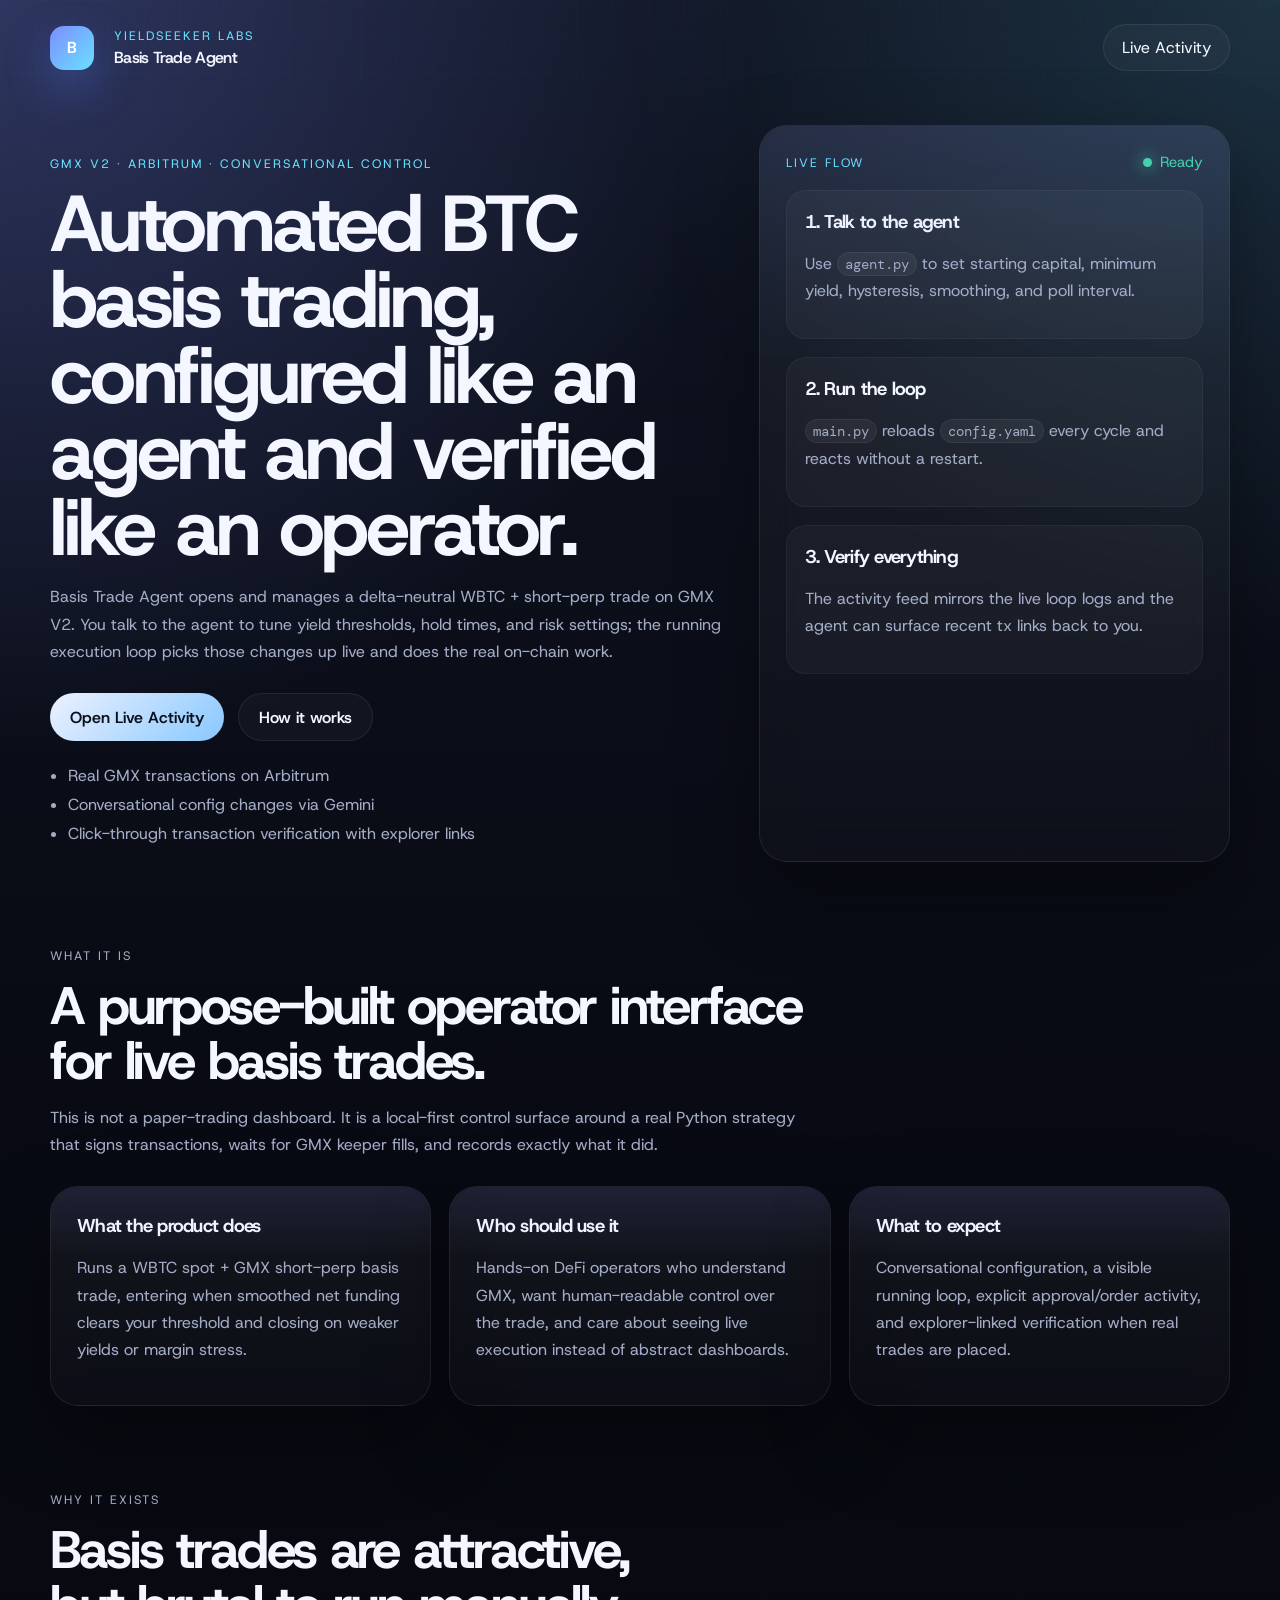
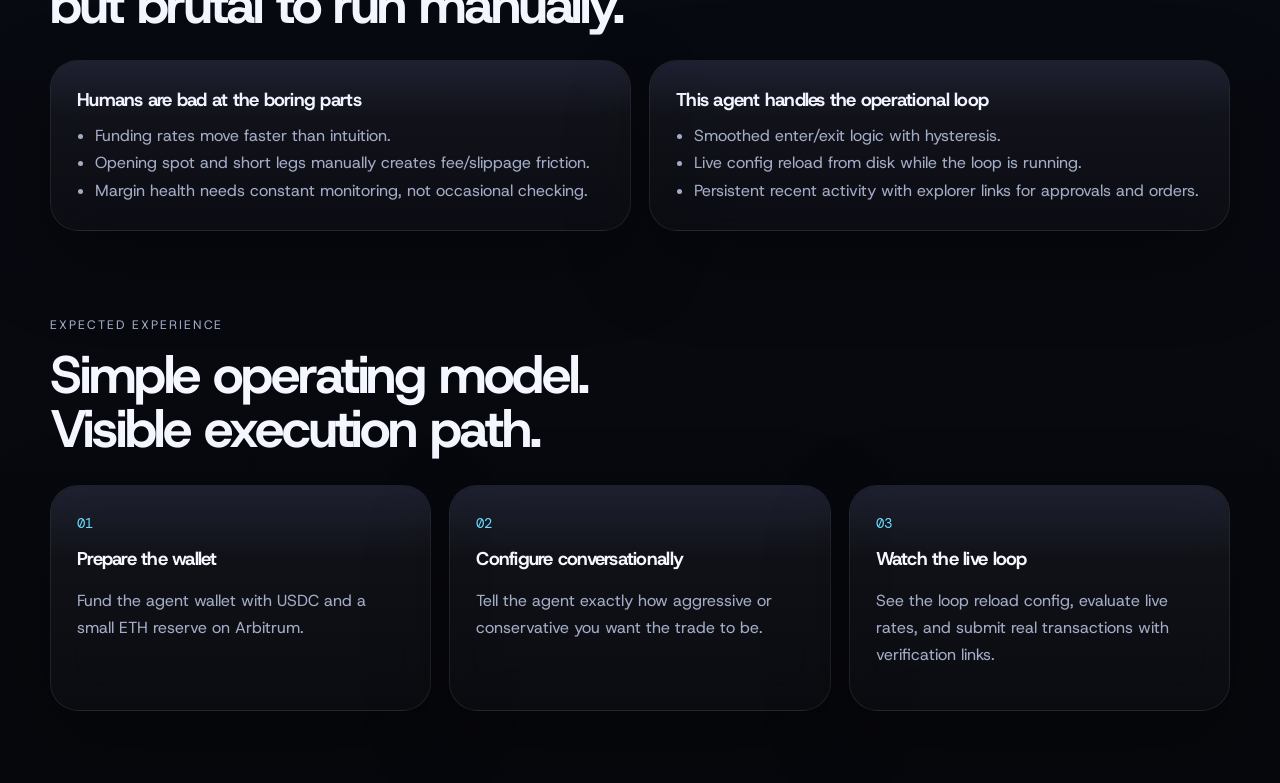
==== landing-page/index.html @ ec865aa6 "Add static landing page and local /activity log viewer" ====
<!doctype html>
<html lang="en">
  <head>
    <meta charset="UTF-8" />
    <meta name="viewport" content="width=device-width, initial-scale=1.0" />
    <title>Basis Trade Agent</title>
    <meta
      name="description"
      content="Basis Trade Agent is a live GMX V2 BTC basis-trading assistant: configure it conversationally, monitor the running loop, and verify real on-chain activity locally."
    />
    <link rel="preconnect" href="https://fonts.googleapis.com" />
    <link rel="preconnect" href="https://fonts.gstatic.com" crossorigin />
    <link href="https://fonts.googleapis.com/css2?family=Host+Grotesk:wght@400;500;700&family=DM+Mono:wght@400;500&display=swap" rel="stylesheet" />
    <link rel="stylesheet" href="./styles.css" />
  </head>
  <body>
    <div class="page-shell">
      <header class="hero">
        <nav class="topbar">
          <div class="brand-mark">B</div>
          <div class="brand-copy">
            <span class="eyebrow">YieldSeeker Labs</span>
            <span class="brand-name">Basis Trade Agent</span>
          </div>
          <a class="ghost-link" href="./activity/">Live Activity</a>
        </nav>

        <div class="hero-grid">
          <div class="hero-copy">
            <p class="eyebrow">GMX V2 · Arbitrum · Conversational Control</p>
            <h1>Automated BTC basis trading, configured like an agent and verified like an operator.</h1>
            <p class="hero-text">
              Basis Trade Agent opens and manages a delta-neutral WBTC + short-perp trade on GMX V2. You talk to the agent to tune yield thresholds,
              hold times, and risk settings; the running execution loop picks those changes up live and does the real on-chain work.
            </p>
            <div class="hero-actions">
              <a class="primary-button" href="./activity/">Open Live Activity</a>
              <a class="secondary-button" href="#how-it-works">How it works</a>
            </div>
            <ul class="hero-points">
              <li>Real GMX transactions on Arbitrum</li>
              <li>Conversational config changes via Gemini</li>
              <li>Click-through transaction verification with explorer links</li>
            </ul>
          </div>

          <aside class="glass-panel hero-panel">
            <div class="panel-header">
              <span class="panel-label">Live Flow</span>
              <span class="status-dot">Ready</span>
            </div>
            <div class="panel-stack">
              <div class="panel-block">
                <h3>1. Talk to the agent</h3>
                <p>Use <span class="inline-code">agent.py</span> to set starting capital, minimum yield, hysteresis, smoothing, and poll interval.</p>
              </div>
              <div class="panel-block">
                <h3>2. Run the loop</h3>
                <p><span class="inline-code">main.py</span> reloads <span class="inline-code">config.yaml</span> every cycle and reacts without a restart.</p>
              </div>
              <div class="panel-block">
                <h3>3. Verify everything</h3>
                <p>The activity feed mirrors the live loop logs and the agent can surface recent tx links back to you.</p>
              </div>
            </div>
          </aside>
        </div>
      </header>

      <main>
        <section class="section" id="how-it-works">
          <div class="section-heading">
            <p class="eyebrow">What it is</p>
            <h2>A purpose-built operator interface for live basis trades.</h2>
            <p>
              This is not a paper-trading dashboard. It is a local-first control surface around a real Python strategy that signs transactions, waits for GMX keeper fills,
              and records exactly what it did.
            </p>
          </div>
          <div class="card-grid three-up">
            <article class="glass-panel info-card">
              <h3>What the product does</h3>
              <p>Runs a WBTC spot + GMX short-perp basis trade, entering when smoothed net funding clears your threshold and closing on weaker yields or margin stress.</p>
            </article>
            <article class="glass-panel info-card">
              <h3>Who should use it</h3>
              <p>Hands-on DeFi operators who understand GMX, want human-readable control over the trade, and care about seeing live execution instead of abstract dashboards.</p>
            </article>
            <article class="glass-panel info-card">
              <h3>What to expect</h3>
              <p>Conversational configuration, a visible running loop, explicit approval/order activity, and explorer-linked verification when real trades are placed.</p>
            </article>
          </div>
        </section>

        <section class="section">
          <div class="section-heading narrow">
            <p class="eyebrow">Why it exists</p>
            <h2>Basis trades are attractive, but brutal to run manually.</h2>
          </div>
          <div class="card-grid two-up">
            <article class="glass-panel detail-card">
              <h3>Humans are bad at the boring parts</h3>
              <ul>
                <li>Funding rates move faster than intuition.</li>
                <li>Opening spot and short legs manually creates fee/slippage friction.</li>
                <li>Margin health needs constant monitoring, not occasional checking.</li>
              </ul>
            </article>
            <article class="glass-panel detail-card">
              <h3>This agent handles the operational loop</h3>
              <ul>
                <li>Smoothed enter/exit logic with hysteresis.</li>
                <li>Live config reload from disk while the loop is running.</li>
                <li>Persistent recent activity with explorer links for approvals and orders.</li>
              </ul>
            </article>
          </div>
        </section>

        <section class="section">
          <div class="section-heading narrow">
            <p class="eyebrow">Expected experience</p>
            <h2>Simple operating model. Visible execution path.</h2>
          </div>
          <div class="timeline">
            <div class="timeline-step glass-panel">
              <span class="step-number">01</span>
              <h3>Prepare the wallet</h3>
              <p>Fund the agent wallet with USDC and a small ETH reserve on Arbitrum.</p>
            </div>
            <div class="timeline-step glass-panel">
              <span class="step-number">02</span>
              <h3>Configure conversationally</h3>
              <p>Tell the agent exactly how aggressive or conservative you want the trade to be.</p>
            </div>
            <div class="timeline-step glass-panel">
              <span class="step-number">03</span>
              <h3>Watch the live loop</h3>
              <p>See the loop reload config, evaluate live rates, and submit real transactions with verification links.</p>
            </div>
          </div>
        </section>
      </main>
    </div>
  </body>
</html>
---- landing-page/styles.css ----
:root {
  color-scheme: dark;
  --bg: #090b14;
  --bg-elevated: rgba(20, 24, 39, 0.78);
  --bg-elevated-strong: rgba(30, 36, 58, 0.92);
  --border: rgba(255, 255, 255, 0.08);
  --text: #f4f7ff;
  --muted: #a3acc6;
  --accent: #7c8cff;
  --accent-2: #69e1ff;
  --success: #3dd9a5;
  --shadow: 0 30px 80px rgba(0, 0, 0, 0.35);
}

* {
  box-sizing: border-box;
}

html {
  scroll-behavior: smooth;
}

body {
  margin: 0;
  min-height: 100vh;
  font-family: "Host Grotesk", Inter, system-ui, sans-serif;
  color: var(--text);
  background:
    radial-gradient(circle at top left, rgba(124, 140, 255, 0.28), transparent 28%),
    radial-gradient(circle at top right, rgba(105, 225, 255, 0.14), transparent 24%),
    linear-gradient(180deg, #101523 0%, var(--bg) 42%, #07080d 100%);
}

body::before {
  content: "";
  position: fixed;
  inset: 0;
  pointer-events: none;
  background-image: linear-gradient(rgba(255, 255, 255, 0.028) 1px, transparent 1px), linear-gradient(90deg, rgba(255, 255, 255, 0.028) 1px, transparent 1px);
  background-size: 36px 36px;
  mask-image: linear-gradient(180deg, rgba(0, 0, 0, 0.4), transparent 88%);
}

.page-shell {
  width: min(1180px, calc(100vw - 32px));
  margin: 0 auto;
  padding: 24px 0 72px;
}

.topbar {
  display: flex;
  align-items: center;
  justify-content: space-between;
  gap: 20px;
  margin-bottom: 54px;
}

.brand-mark {
  width: 44px;
  height: 44px;
  border-radius: 14px;
  display: grid;
  place-items: center;
  font-weight: 700;
  color: white;
  background: linear-gradient(135deg, var(--accent), var(--accent-2));
  box-shadow: 0 18px 44px rgba(87, 127, 255, 0.34);
}

.brand-copy {
  display: flex;
  flex-direction: column;
  gap: 3px;
  margin-right: auto;
}

.brand-name,
.hero h1,
.section h2,
.info-card h3,
.detail-card h3,
.timeline-step h3,
.hero-panel h3 {
  letter-spacing: -0.04em;
}

.brand-name {
  font-size: 1rem;
  font-weight: 600;
}

.eyebrow,
.panel-label {
  font-size: 0.77rem;
  text-transform: uppercase;
  letter-spacing: 0.16em;
  color: var(--accent-2);
}

.ghost-link,
.primary-button,
.secondary-button {
  text-decoration: none;
  transition: transform 160ms ease, border-color 160ms ease, background 160ms ease, color 160ms ease;
}

.ghost-link {
  color: var(--text);
  border: 1px solid var(--border);
  background: rgba(255, 255, 255, 0.03);
  padding: 12px 18px;
  border-radius: 999px;
}

.hero-grid {
  display: grid;
  grid-template-columns: minmax(0, 1.3fr) minmax(300px, 0.9fr);
  gap: 28px;
  align-items: stretch;
}

.hero-copy,
.glass-panel {
  position: relative;
  overflow: hidden;
}

.hero-copy {
  padding: 18px 0;
}

.hero h1 {
  margin: 12px 0 18px;
  font-size: clamp(2.8rem, 6.2vw, 5.2rem);
  line-height: 0.96;
}

.hero-text,
.section-heading p,
.info-card p,
.detail-card li,
.timeline-step p,
.hero-panel p,
.activity-meta,
.empty-state {
  color: var(--muted);
  line-height: 1.7;
}

.hero-actions {
  display: flex;
  flex-wrap: wrap;
  gap: 14px;
  margin: 28px 0 24px;
}

.primary-button,
.secondary-button {
  display: inline-flex;
  align-items: center;
  justify-content: center;
  min-height: 48px;
  padding: 0 20px;
  border-radius: 999px;
  font-weight: 600;
}

.primary-button {
  color: #08101c;
  background: linear-gradient(135deg, #edf1ff, #88c8ff);
}

.secondary-button {
  color: var(--text);
  border: 1px solid var(--border);
  background: rgba(255, 255, 255, 0.03);
}

.hero-points,
.detail-card ul {
  margin: 0;
  padding-left: 1.1rem;
}

.hero-points {
  display: grid;
  gap: 8px;
  color: var(--muted);
}

.glass-panel {
  border: 1px solid var(--border);
  border-radius: 28px;
  background: linear-gradient(180deg, rgba(255, 255, 255, 0.05), rgba(255, 255, 255, 0.02));
  backdrop-filter: blur(22px);
  box-shadow: var(--shadow);
}

.glass-panel::after {
  content: "";
  position: absolute;
  inset: 0;
  border-radius: inherit;
  background: linear-gradient(180deg, rgba(124, 140, 255, 0.1), transparent 32%);
  pointer-events: none;
}

.hero-panel,
.info-card,
.detail-card,
.timeline-step,
.activity-shell,
.log-panel,
.inline-card {
  padding: 26px;
}

.panel-header,
.activity-header {
  display: flex;
  align-items: center;
  justify-content: space-between;
  gap: 12px;
}

.status-dot {
  display: inline-flex;
  align-items: center;
  gap: 8px;
  color: var(--success);
  font-size: 0.92rem;
}

.status-dot::before {
  content: "";
  width: 9px;
  height: 9px;
  border-radius: 999px;
  background: currentColor;
  box-shadow: 0 0 16px currentColor;
}

.panel-stack,
.card-grid,
.timeline {
  display: grid;
  gap: 18px;
}

.panel-stack {
  margin-top: 18px;
}

.panel-block {
  padding: 18px;
  border-radius: 20px;
  background: rgba(255, 255, 255, 0.035);
  border: 1px solid rgba(255, 255, 255, 0.04);
}

.panel-block h3,
.info-card h3,
.detail-card h3,
.timeline-step h3,
.activity-shell h1 {
  margin: 0 0 10px;
  font-size: 1.16rem;
}

.section {
  margin-top: 84px;
}

.section-heading {
  max-width: 760px;
  margin-bottom: 28px;
}

.section-heading h2 {
  margin: 10px 0 12px;
  font-size: clamp(2rem, 4.4vw, 3.3rem);
  line-height: 1.03;
}

.section-heading.narrow {
  max-width: 620px;
}

.card-grid.three-up {
  grid-template-columns: repeat(3, minmax(0, 1fr));
}

.card-grid.two-up {
  grid-template-columns: repeat(2, minmax(0, 1fr));
}

.timeline {
  grid-template-columns: repeat(3, minmax(0, 1fr));
}

.step-number,
.inline-code,
.log-panel code,
pre,
textarea,
.activity-meta {
  font-family: "DM Mono", ui-monospace, monospace;
}

.step-number {
  display: inline-flex;
  margin-bottom: 14px;
  color: var(--accent-2);
  font-size: 0.88rem;
}

.inline-code {
  padding: 2px 7px;
  border-radius: 999px;
  background: rgba(255, 255, 255, 0.05);
  border: 1px solid rgba(255, 255, 255, 0.06);
  font-size: 0.86rem;
}

.activity-page {
  min-height: 100vh;
}

.activity-shell {
  margin-top: 42px;
}

.activity-title-row {
  display: flex;
  align-items: end;
  justify-content: space-between;
  gap: 18px;
  margin: 18px 0 22px;
}

.activity-title-row h1 {
  font-size: clamp(2.1rem, 4vw, 3.7rem);
}

.activity-meta {
  font-size: 0.9rem;
  color: var(--accent-2);
}

.log-panel {
  min-height: 65vh;
}

.log-toolbar {
  display: flex;
  align-items: center;
  justify-content: space-between;
  gap: 12px;
  margin-bottom: 18px;
}

.log-status {
  display: flex;
  align-items: center;
  gap: 10px;
  color: var(--muted);
}

.log-status::before {
  content: "";
  width: 10px;
  height: 10px;
  border-radius: 999px;
  background: var(--accent-2);
  box-shadow: 0 0 18px rgba(105, 225, 255, 0.9);
}

.log-actions {
  display: flex;
  gap: 10px;
}

.button-lite {
  border: 1px solid var(--border);
  background: rgba(255, 255, 255, 0.04);
  color: var(--text);
  border-radius: 999px;
  padding: 10px 14px;
  cursor: pointer;
  font: inherit;
}

.log-output {
  margin: 0;
  padding: 18px;
  border-radius: 22px;
  background: rgba(3, 6, 14, 0.9);
  border: 1px solid rgba(255, 255, 255, 0.05);
  color: #cfe8ff;
  font-size: 0.92rem;
  line-height: 1.65;
  white-space: pre-wrap;
  word-break: break-word;
  min-height: 56vh;
}

.empty-state {
  display: grid;
  place-items: center;
}

.link-row {
  display: flex;
  gap: 14px;
  flex-wrap: wrap;
}

@media (max-width: 980px) {
  .hero-grid,
  .card-grid.three-up,
  .card-grid.two-up,
  .timeline {
    grid-template-columns: 1fr;
  }

  .activity-title-row,
  .topbar,
  .log-toolbar {
    align-items: flex-start;
    flex-direction: column;
  }
}

@media (max-width: 640px) {
  .page-shell {
    width: min(100vw - 20px, 1180px);
    padding-top: 16px;
    padding-bottom: 48px;
  }

  .hero h1 {
    font-size: 2.55rem;
  }

  .hero-panel,
  .info-card,
  .detail-card,
  .timeline-step,
  .activity-shell,
  .log-panel,
  .inline-card {
    padding: 20px;
  }
}
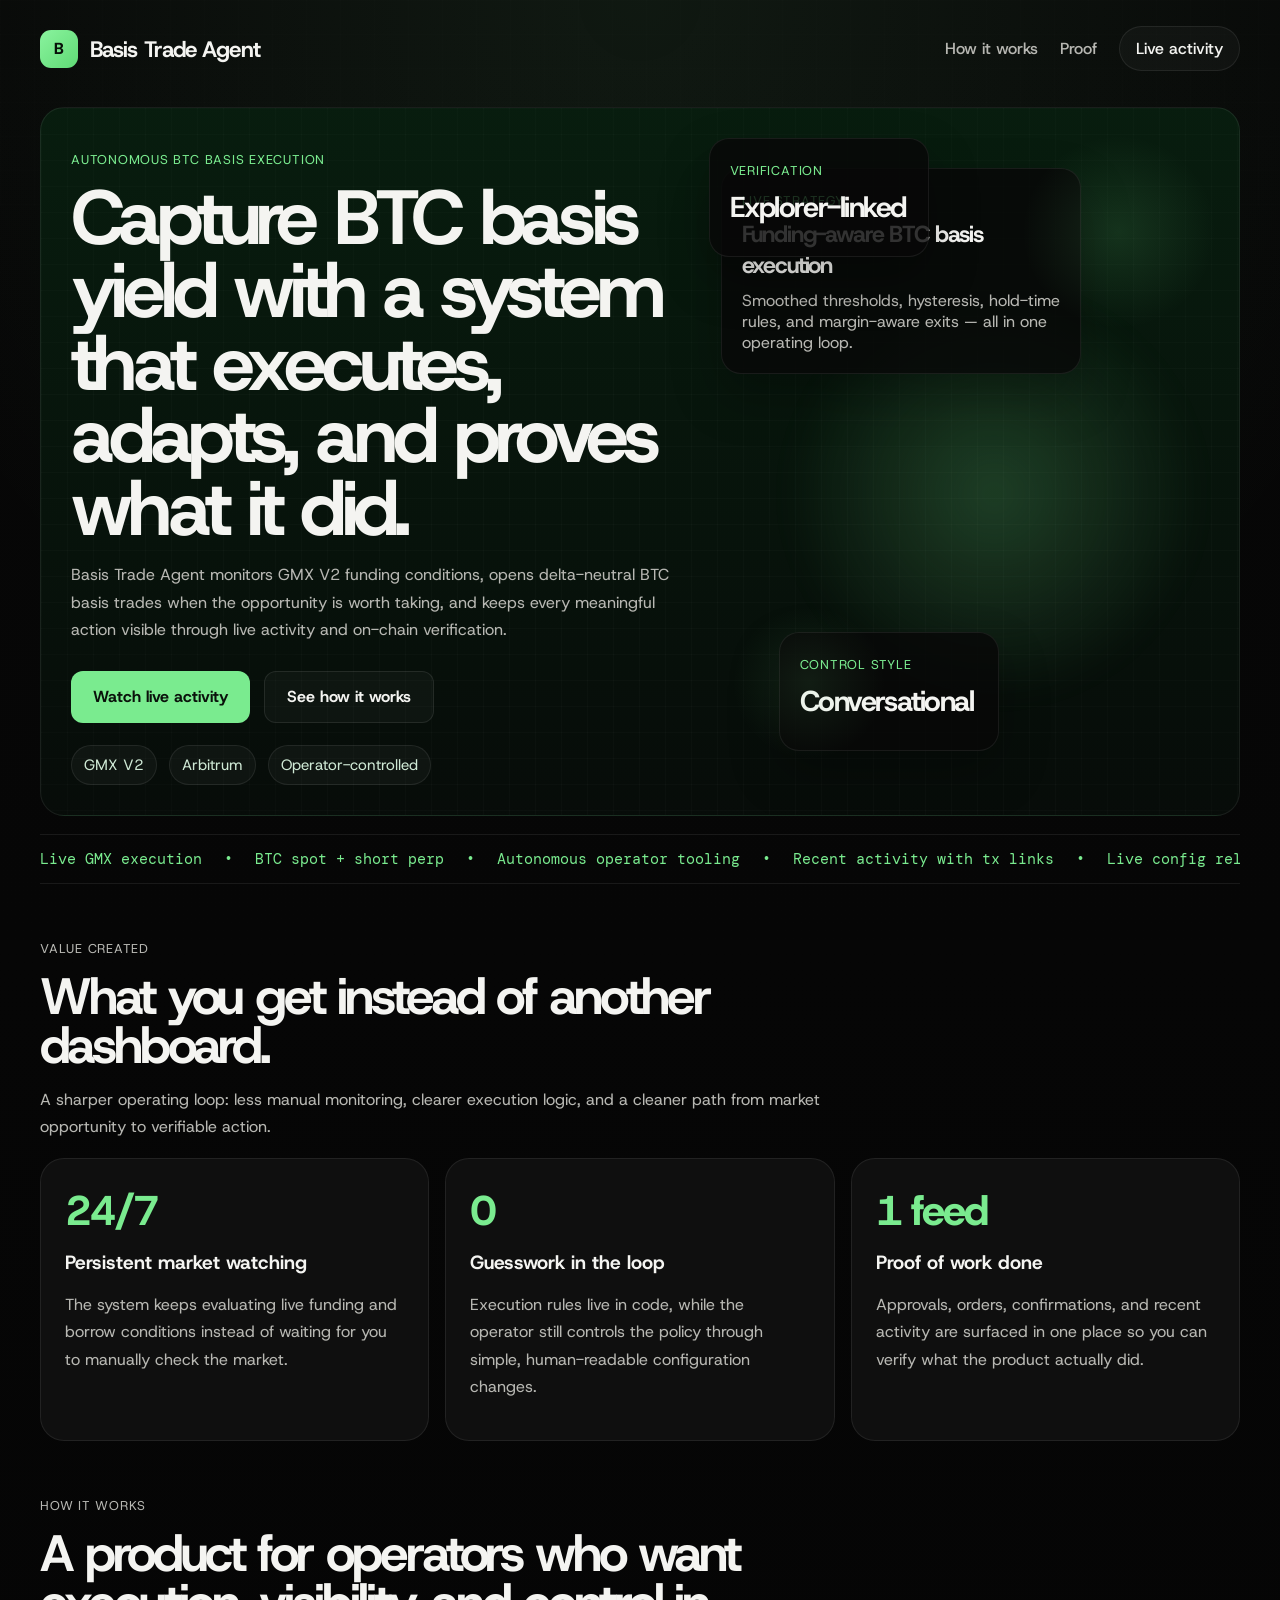
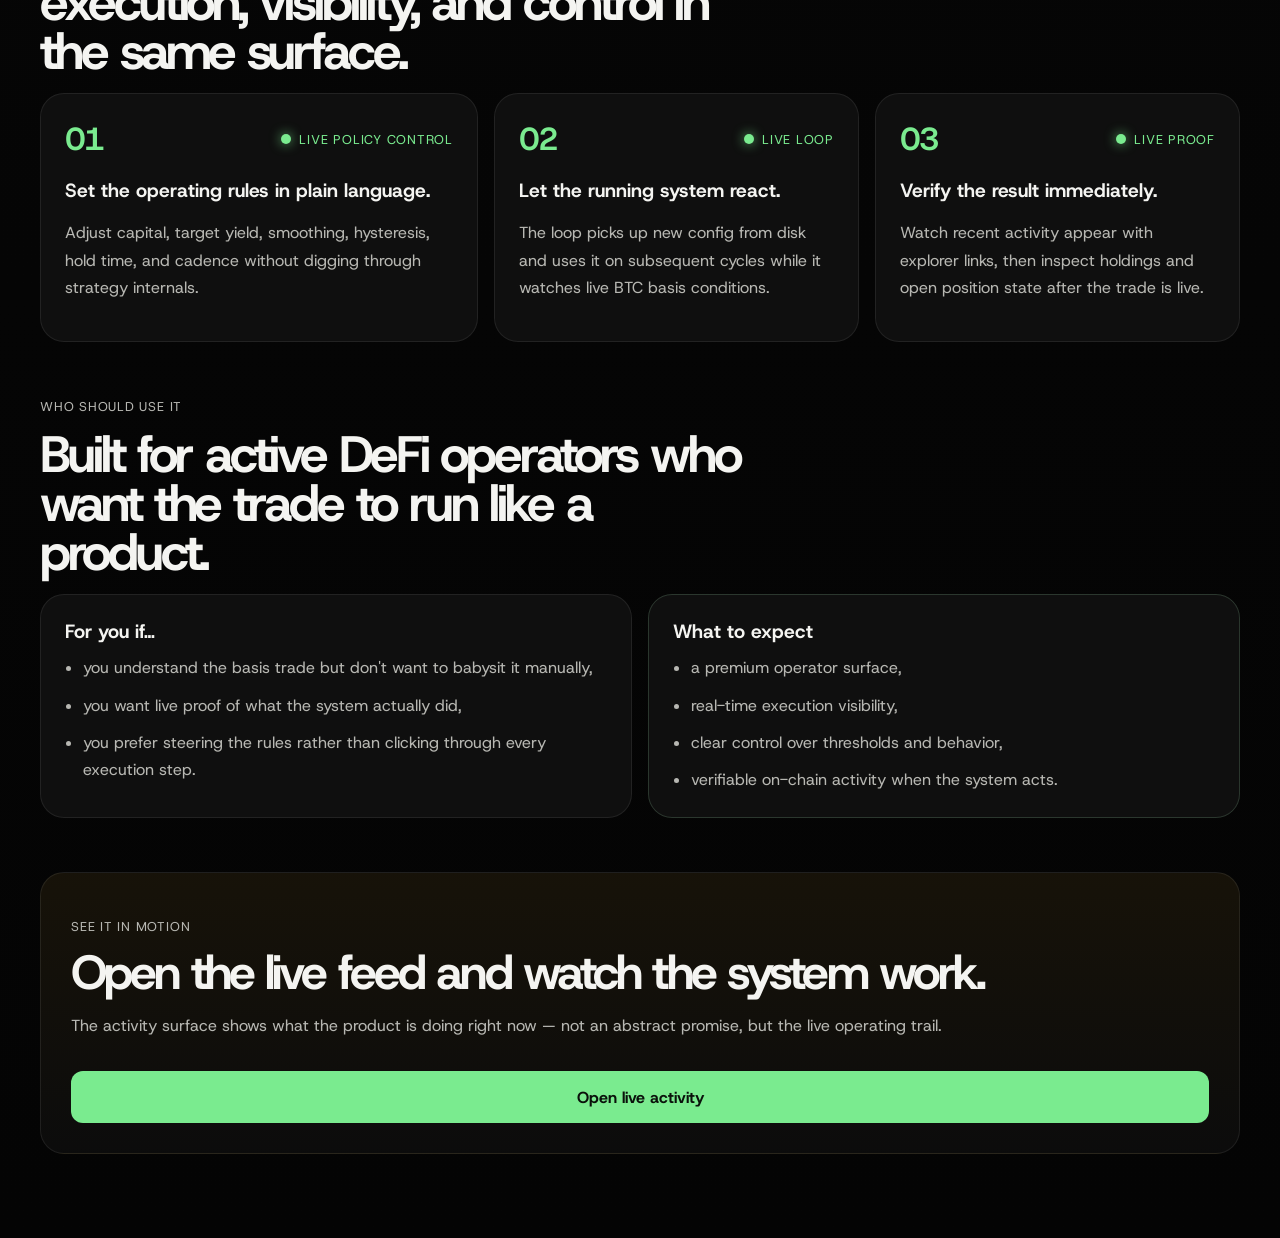
==== commit 5a7f35c4: "Redesign landing page as startup-style site while keeping YieldSeeker theme" ====
--- a/landing-page/index.html
+++ b/landing-page/index.html
@@ -6,142 +6,176 @@
     <title>Basis Trade Agent</title>
     <meta
       name="description"
-      content="Basis Trade Agent is a live GMX V2 BTC basis-trading assistant: configure it conversationally, monitor the running loop, and verify real on-chain activity locally."
+      content="Basis Trade Agent captures BTC basis opportunities on GMX V2 with autonomous execution, live operator control, and on-chain verification."
     />
     <link rel="preconnect" href="https://fonts.googleapis.com" />
     <link rel="preconnect" href="https://fonts.gstatic.com" crossorigin />
-    <link href="https://fonts.googleapis.com/css2?family=Host+Grotesk:wght@400;500;700&family=DM+Mono:wght@400;500&display=swap" rel="stylesheet" />
-    <link rel="stylesheet" href="./styles.css" />
+    <link href="https://fonts.googleapis.com/css2?family=Host+Grotesk:wght@400;500;700;800&family=DM+Mono:wght@400;500&display=swap" rel="stylesheet" />
+    <link rel="stylesheet" href="./index.css" />
   </head>
   <body>
-    <div class="page-shell">
-      <header class="hero">
-        <nav class="topbar">
-          <div class="brand-mark">B</div>
-          <div class="brand-copy">
-            <span class="eyebrow">YieldSeeker Labs</span>
-            <span class="brand-name">Basis Trade Agent</span>
-          </div>
-          <a class="ghost-link" href="./activity/">Live Activity</a>
+    <div class="landing-shell">
+      <header class="site-header">
+        <a class="brand" href="./">
+          <span class="brand-mark">B</span>
+          <span class="brand-name">Basis Trade Agent</span>
+        </a>
+        <nav class="header-links">
+          <a href="#how-it-works">How it works</a>
+          <a href="#proof">Proof</a>
+          <a class="header-cta" href="./activity/">Live activity</a>
         </nav>
-
-        <div class="hero-grid">
-          <div class="hero-copy">
-            <p class="eyebrow">GMX V2 · Arbitrum · Conversational Control</p>
-            <h1>Automated BTC basis trading, configured like an agent and verified like an operator.</h1>
-            <p class="hero-text">
-              Basis Trade Agent opens and manages a delta-neutral WBTC + short-perp trade on GMX V2. You talk to the agent to tune yield thresholds,
-              hold times, and risk settings; the running execution loop picks those changes up live and does the real on-chain work.
-            </p>
-            <div class="hero-actions">
-              <a class="primary-button" href="./activity/">Open Live Activity</a>
-              <a class="secondary-button" href="#how-it-works">How it works</a>
-            </div>
-            <ul class="hero-points">
-              <li>Real GMX transactions on Arbitrum</li>
-              <li>Conversational config changes via Gemini</li>
-              <li>Click-through transaction verification with explorer links</li>
-            </ul>
-          </div>
-
-          <aside class="glass-panel hero-panel">
-            <div class="panel-header">
-              <span class="panel-label">Live Flow</span>
-              <span class="status-dot">Ready</span>
-            </div>
-            <div class="panel-stack">
-              <div class="panel-block">
-                <h3>1. Talk to the agent</h3>
-                <p>Use <span class="inline-code">agent.py</span> to set starting capital, minimum yield, hysteresis, smoothing, and poll interval.</p>
-              </div>
-              <div class="panel-block">
-                <h3>2. Run the loop</h3>
-                <p><span class="inline-code">main.py</span> reloads <span class="inline-code">config.yaml</span> every cycle and reacts without a restart.</p>
-              </div>
-              <div class="panel-block">
-                <h3>3. Verify everything</h3>
-                <p>The activity feed mirrors the live loop logs and the agent can surface recent tx links back to you.</p>
-              </div>
-            </div>
-          </aside>
-        </div>
       </header>
 
       <main>
-        <section class="section" id="how-it-works">
+        <section class="hero-section reveal-section">
+          <div class="hero-copy">
+            <p class="eyebrow">Autonomous BTC basis execution</p>
+            <h1>Capture BTC basis yield with a system that executes, adapts, and proves what it did.</h1>
+            <p class="hero-text">
+              Basis Trade Agent monitors GMX V2 funding conditions, opens delta-neutral BTC basis trades when the opportunity is worth taking, and keeps every meaningful action visible through live activity and on-chain verification.
+            </p>
+            <div class="hero-actions">
+              <a class="primary-button" href="./activity/">Watch live activity</a>
+              <a class="secondary-button" href="#how-it-works">See how it works</a>
+            </div>
+            <div class="hero-badges">
+              <span>GMX V2</span>
+              <span>Arbitrum</span>
+              <span>Operator-controlled</span>
+            </div>
+          </div>
+
+          <div class="hero-visual">
+            <div class="hero-glow"></div>
+            <div class="hero-card hero-card-primary floating-card">
+              <span class="card-kicker">Live strategy</span>
+              <strong>Funding-aware BTC basis execution</strong>
+              <p>Smoothed thresholds, hysteresis, hold-time rules, and margin-aware exits — all in one operating loop.</p>
+            </div>
+            <div class="hero-card hero-card-metric floating-card delay-1">
+              <span class="card-label">Control style</span>
+              <strong>Conversational</strong>
+            </div>
+            <div class="hero-card hero-card-metric floating-card delay-2">
+              <span class="card-label">Verification</span>
+              <strong>Explorer-linked</strong>
+            </div>
+            <div class="grid-orb grid-orb-a"></div>
+            <div class="grid-orb grid-orb-b"></div>
+          </div>
+        </section>
+
+        <section class="ticker-section reveal-section">
+          <div class="ticker-track">
+            <span>Live GMX execution</span>
+            <span>•</span>
+            <span>BTC spot + short perp</span>
+            <span>•</span>
+            <span>Autonomous operator tooling</span>
+            <span>•</span>
+            <span>Recent activity with tx links</span>
+            <span>•</span>
+            <span>Live config reload</span>
+            <span>•</span>
+            <span>Yield-driven entries</span>
+          </div>
+        </section>
+
+        <section class="section reveal-section" id="proof">
           <div class="section-heading">
-            <p class="eyebrow">What it is</p>
-            <h2>A purpose-built operator interface for live basis trades.</h2>
-            <p>
-              This is not a paper-trading dashboard. It is a local-first control surface around a real Python strategy that signs transactions, waits for GMX keeper fills,
-              and records exactly what it did.
-            </p>
+            <p class="eyebrow">Value created</p>
+            <h2>What you get instead of another dashboard.</h2>
+            <p>A sharper operating loop: less manual monitoring, clearer execution logic, and a cleaner path from market opportunity to verifiable action.</p>
           </div>
-          <div class="card-grid three-up">
-            <article class="glass-panel info-card">
-              <h3>What the product does</h3>
-              <p>Runs a WBTC spot + GMX short-perp basis trade, entering when smoothed net funding clears your threshold and closing on weaker yields or margin stress.</p>
+          <div class="value-grid">
+            <article class="value-card tilt-card">
+              <span class="value-number">24/7</span>
+              <h3>Persistent market watching</h3>
+              <p>The system keeps evaluating live funding and borrow conditions instead of waiting for you to manually check the market.</p>
             </article>
-            <article class="glass-panel info-card">
-              <h3>Who should use it</h3>
-              <p>Hands-on DeFi operators who understand GMX, want human-readable control over the trade, and care about seeing live execution instead of abstract dashboards.</p>
+            <article class="value-card tilt-card">
+              <span class="value-number">0</span>
+              <h3>Guesswork in the loop</h3>
+              <p>Execution rules live in code, while the operator still controls the policy through simple, human-readable configuration changes.</p>
             </article>
-            <article class="glass-panel info-card">
-              <h3>What to expect</h3>
-              <p>Conversational configuration, a visible running loop, explicit approval/order activity, and explorer-linked verification when real trades are placed.</p>
+            <article class="value-card tilt-card">
+              <span class="value-number">1 feed</span>
+              <h3>Proof of work done</h3>
+              <p>Approvals, orders, confirmations, and recent activity are surfaced in one place so you can verify what the product actually did.</p>
             </article>
           </div>
         </section>
 
-        <section class="section">
+        <section class="section split-section reveal-section" id="how-it-works">
           <div class="section-heading narrow">
-            <p class="eyebrow">Why it exists</p>
-            <h2>Basis trades are attractive, but brutal to run manually.</h2>
+            <p class="eyebrow">How it works</p>
+            <h2>A product for operators who want execution, visibility, and control in the same surface.</h2>
           </div>
-          <div class="card-grid two-up">
-            <article class="glass-panel detail-card">
-              <h3>Humans are bad at the boring parts</h3>
+          <div class="story-grid">
+            <article class="story-card story-card-large reveal-card">
+              <div class="story-topline">
+                <span class="story-index">01</span>
+                <span class="live-pill">Live policy control</span>
+              </div>
+              <h3>Set the operating rules in plain language.</h3>
+              <p>Adjust capital, target yield, smoothing, hysteresis, hold time, and cadence without digging through strategy internals.</p>
+            </article>
+            <article class="story-card reveal-card delay-1">
+              <div class="story-topline">
+                <span class="story-index">02</span>
+                <span class="live-pill">Live loop</span>
+              </div>
+              <h3>Let the running system react.</h3>
+              <p>The loop picks up new config from disk and uses it on subsequent cycles while it watches live BTC basis conditions.</p>
+            </article>
+            <article class="story-card reveal-card delay-2">
+              <div class="story-topline">
+                <span class="story-index">03</span>
+                <span class="live-pill">Live proof</span>
+              </div>
+              <h3>Verify the result immediately.</h3>
+              <p>Watch recent activity appear with explorer links, then inspect holdings and open position state after the trade is live.</p>
+            </article>
+          </div>
+        </section>
+
+        <section class="section reveal-section">
+          <div class="section-heading narrow">
+            <p class="eyebrow">Who should use it</p>
+            <h2>Built for active DeFi operators who want the trade to run like a product.</h2>
+          </div>
+          <div class="audience-grid">
+            <article class="audience-card">
+              <h3>For you if…</h3>
               <ul>
-                <li>Funding rates move faster than intuition.</li>
-                <li>Opening spot and short legs manually creates fee/slippage friction.</li>
-                <li>Margin health needs constant monitoring, not occasional checking.</li>
+                <li>you understand the basis trade but don't want to babysit it manually,</li>
+                <li>you want live proof of what the system actually did,</li>
+                <li>you prefer steering the rules rather than clicking through every execution step.</li>
               </ul>
             </article>
-            <article class="glass-panel detail-card">
-              <h3>This agent handles the operational loop</h3>
+            <article class="audience-card pulse-card">
+              <h3>What to expect</h3>
               <ul>
-                <li>Smoothed enter/exit logic with hysteresis.</li>
-                <li>Live config reload from disk while the loop is running.</li>
-                <li>Persistent recent activity with explorer links for approvals and orders.</li>
+                <li>a premium operator surface,</li>
+                <li>real-time execution visibility,</li>
+                <li>clear control over thresholds and behavior,</li>
+                <li>verifiable on-chain activity when the system acts.</li>
               </ul>
             </article>
           </div>
         </section>
 
-        <section class="section">
-          <div class="section-heading narrow">
-            <p class="eyebrow">Expected experience</p>
-            <h2>Simple operating model. Visible execution path.</h2>
+        <section class="cta-panel reveal-section">
+          <div class="cta-copy">
+            <p class="eyebrow">See it in motion</p>
+            <h2>Open the live feed and watch the system work.</h2>
+            <p>The activity surface shows what the product is doing right now — not an abstract promise, but the live operating trail.</p>
           </div>
-          <div class="timeline">
-            <div class="timeline-step glass-panel">
-              <span class="step-number">01</span>
-              <h3>Prepare the wallet</h3>
-              <p>Fund the agent wallet with USDC and a small ETH reserve on Arbitrum.</p>
-            </div>
-            <div class="timeline-step glass-panel">
-              <span class="step-number">02</span>
-              <h3>Configure conversationally</h3>
-              <p>Tell the agent exactly how aggressive or conservative you want the trade to be.</p>
-            </div>
-            <div class="timeline-step glass-panel">
-              <span class="step-number">03</span>
-              <h3>Watch the live loop</h3>
-              <p>See the loop reload config, evaluate live rates, and submit real transactions with verification links.</p>
-            </div>
-          </div>
+          <a class="primary-button full-width" href="./activity/">Open live activity</a>
         </section>
       </main>
     </div>
+    <script src="./app.js"></script>
   </body>
 </html>
--- a/landing-page/index.css
+++ b/landing-page/index.css
@@ -0,0 +1,573 @@
+:root {
+  color-scheme: dark;
+  --bg: #040404;
+  --panel: #0a0a0a;
+  --panel-2: #0f0f0f;
+  --line: rgba(255, 255, 255, 0.08);
+  --text: #f4f4f1;
+  --muted: #b7b7b2;
+  --muted-2: #8b8f8a;
+  --green: #7aeb8f;
+  --green-2: #5ad76f;
+  --green-soft: rgba(122, 235, 143, 0.12);
+}
+
+* {
+  box-sizing: border-box;
+}
+
+html,
+body {
+  margin: 0;
+  min-height: 100%;
+  background: var(--bg);
+  color: var(--text);
+  font-family: "Host Grotesk", Inter, system-ui, sans-serif;
+}
+
+body {
+  background:
+    radial-gradient(circle at top center, rgba(122, 235, 143, 0.08), transparent 28%),
+    linear-gradient(180deg, #070707 0%, #040404 100%);
+  overflow-x: hidden;
+}
+
+body::before {
+  content: "";
+  position: fixed;
+  inset: 0;
+  pointer-events: none;
+  background-image: linear-gradient(rgba(255, 255, 255, 0.025) 1px, transparent 1px), linear-gradient(90deg, rgba(255, 255, 255, 0.025) 1px, transparent 1px);
+  background-size: 34px 34px;
+  mask-image: linear-gradient(180deg, rgba(0, 0, 0, 0.35), transparent 80%);
+}
+
+.landing-shell {
+  width: min(1200px, calc(100vw - 48px));
+  margin: 0 auto;
+  padding: 26px 0 84px;
+}
+
+.site-header {
+  display: flex;
+  align-items: center;
+  justify-content: space-between;
+  gap: 18px;
+  padding-bottom: 18px;
+}
+
+.brand {
+  display: flex;
+  align-items: center;
+  gap: 12px;
+  color: var(--text);
+  text-decoration: none;
+}
+
+.brand-mark {
+  width: 38px;
+  height: 38px;
+  border-radius: 11px;
+  display: grid;
+  place-items: center;
+  background: linear-gradient(135deg, #8af39e, #5fda75);
+  color: #081009;
+  font-weight: 800;
+}
+
+.brand-name {
+  font-size: 1.4rem;
+  font-weight: 700;
+  letter-spacing: -0.04em;
+}
+
+.header-links {
+  display: flex;
+  align-items: center;
+  gap: 22px;
+}
+
+.header-links a {
+  color: var(--muted);
+  text-decoration: none;
+  font-weight: 500;
+}
+
+.header-cta {
+  padding: 11px 16px;
+  border-radius: 999px;
+  color: var(--text) !important;
+  border: 1px solid var(--line);
+  background: rgba(255, 255, 255, 0.03);
+}
+
+.hero-section,
+.value-card,
+.story-card,
+.audience-card,
+.cta-panel {
+  border: 1px solid var(--line);
+  border-radius: 24px;
+  background: var(--panel);
+}
+
+.hero-section {
+  display: grid;
+  grid-template-columns: minmax(0, 1.1fr) minmax(360px, 0.9fr);
+  gap: 26px;
+  padding: 30px;
+  margin-top: 18px;
+  background: linear-gradient(180deg, rgba(8, 30, 15, 0.96), rgba(7, 12, 9, 0.98));
+  position: relative;
+  overflow: hidden;
+}
+
+.hero-section::before {
+  content: "";
+  position: absolute;
+  inset: 0;
+  background-image: linear-gradient(rgba(255, 255, 255, 0.035) 1px, transparent 1px), linear-gradient(90deg, rgba(255, 255, 255, 0.035) 1px, transparent 1px);
+  background-size: 26px 26px;
+  opacity: 0.55;
+}
+
+.hero-copy,
+.hero-visual {
+  position: relative;
+  z-index: 1;
+}
+
+.eyebrow,
+.card-kicker,
+.card-label,
+.live-pill {
+  font-size: 0.8rem;
+  text-transform: uppercase;
+  letter-spacing: 0.06em;
+  color: var(--green);
+}
+
+.hero-copy h1,
+.section-heading h2,
+.cta-copy h2 {
+  margin: 10px 0 14px;
+  font-size: clamp(3rem, 6vw, 5.25rem);
+  line-height: 0.95;
+  letter-spacing: -0.06em;
+}
+
+.hero-text,
+.section-heading p,
+.value-card p,
+.story-card p,
+.audience-card li,
+.cta-copy p {
+  color: var(--muted);
+  line-height: 1.7;
+}
+
+.hero-actions {
+  display: flex;
+  flex-wrap: wrap;
+  gap: 14px;
+  margin-top: 28px;
+}
+
+.primary-button,
+.secondary-button {
+  display: inline-flex;
+  align-items: center;
+  justify-content: center;
+  min-height: 52px;
+  padding: 0 22px;
+  border-radius: 12px;
+  text-decoration: none;
+  font-weight: 700;
+}
+
+.primary-button {
+  background: var(--green);
+  color: #0a110b;
+}
+
+.secondary-button {
+  border: 1px solid rgba(255, 255, 255, 0.09);
+  background: rgba(255, 255, 255, 0.03);
+  color: var(--text);
+}
+
+.hero-badges {
+  display: flex;
+  flex-wrap: wrap;
+  gap: 12px;
+  margin-top: 22px;
+}
+
+.hero-badges span {
+  border: 1px solid rgba(255, 255, 255, 0.08);
+  background: rgba(255, 255, 255, 0.035);
+  border-radius: 999px;
+  padding: 9px 12px;
+  color: #cfe9d5;
+  font-size: 0.94rem;
+}
+
+.hero-visual {
+  min-height: 430px;
+}
+
+.hero-glow,
+.grid-orb {
+  position: absolute;
+  border-radius: 999px;
+}
+
+.hero-glow {
+  inset: 10% 0 0 14%;
+  background: radial-gradient(circle, rgba(122, 235, 143, 0.2), transparent 58%);
+  filter: blur(14px);
+}
+
+.hero-card {
+  position: absolute;
+  border: 1px solid rgba(255, 255, 255, 0.07);
+  background: rgba(8, 8, 8, 0.82);
+  border-radius: 20px;
+  padding: 20px;
+  box-shadow: 0 22px 50px rgba(0, 0, 0, 0.28);
+}
+
+.hero-card strong,
+.value-number,
+.story-index {
+  letter-spacing: -0.05em;
+}
+
+.hero-card-primary {
+  top: 30px;
+  left: 12px;
+  width: 72%;
+}
+
+.hero-card-primary strong,
+.hero-card-metric strong {
+  display: block;
+  margin: 8px 0 10px;
+  font-size: 1.45rem;
+}
+
+.hero-card-primary p,
+.hero-card-metric p {
+  margin: 0;
+  color: var(--muted);
+}
+
+.hero-card-metric {
+  width: 44%;
+}
+
+.hero-card-metric strong {
+  font-size: 1.8rem;
+}
+
+.hero-card-metric:nth-of-type(2) {
+  top: 205px;
+  right: 32px;
+}
+
+.hero-card-metric:nth-of-type(3) {
+  bottom: 34px;
+  left: 70px;
+}
+
+.grid-orb-a {
+  width: 220px;
+  height: 220px;
+  right: -20px;
+  top: -16px;
+  background: radial-gradient(circle, rgba(122, 235, 143, 0.12), transparent 62%);
+}
+
+.grid-orb-b {
+  width: 180px;
+  height: 180px;
+  left: 10px;
+  bottom: 12px;
+  background: radial-gradient(circle, rgba(122, 235, 143, 0.09), transparent 60%);
+}
+
+.floating-card {
+  animation: floatY 7s ease-in-out infinite;
+}
+
+.floating-card.delay-1 {
+  animation-delay: 1.2s;
+}
+
+.floating-card.delay-2 {
+  animation-delay: 2.1s;
+}
+
+.ticker-section {
+  margin-top: 18px;
+  border-top: 1px solid var(--line);
+  border-bottom: 1px solid var(--line);
+  overflow: hidden;
+}
+
+.ticker-track {
+  display: inline-flex;
+  gap: 22px;
+  padding: 14px 0;
+  min-width: max-content;
+  color: var(--green);
+  font-family: "DM Mono", monospace;
+  font-size: 0.92rem;
+  animation: ticker 22s linear infinite;
+}
+
+.section {
+  margin-top: 54px;
+}
+
+.section-heading {
+  max-width: 780px;
+  margin-bottom: 18px;
+}
+
+.section-heading.narrow {
+  max-width: 700px;
+}
+
+.section-heading h2 {
+  font-size: clamp(2.2rem, 4vw, 3.4rem);
+}
+
+.value-grid {
+  display: grid;
+  grid-template-columns: repeat(3, minmax(0, 1fr));
+  gap: 16px;
+}
+
+.value-card,
+.story-card,
+.audience-card {
+  padding: 24px;
+  background: var(--panel-2);
+}
+
+.value-card h3,
+.story-card h3,
+.audience-card h3 {
+  margin: 0 0 10px;
+  font-size: 1.2rem;
+}
+
+.value-number {
+  display: block;
+  margin-bottom: 12px;
+  color: var(--green);
+  font-size: 2.6rem;
+  font-weight: 800;
+}
+
+.tilt-card {
+  transform-style: preserve-3d;
+  transition: transform 220ms ease, border-color 220ms ease;
+}
+
+.tilt-card:hover {
+  transform: translateY(-4px) rotateX(2deg) rotateY(-2deg);
+  border-color: rgba(122, 235, 143, 0.24);
+}
+
+.story-grid {
+  display: grid;
+  grid-template-columns: 1.2fr 1fr 1fr;
+  gap: 16px;
+}
+
+.story-card {
+  min-height: 220px;
+}
+
+.story-topline {
+  display: flex;
+  align-items: center;
+  justify-content: space-between;
+  gap: 12px;
+  margin-bottom: 18px;
+}
+
+.story-index {
+  color: var(--green);
+  font-size: 2rem;
+  font-weight: 700;
+}
+
+.live-pill {
+  display: inline-flex;
+  align-items: center;
+  gap: 8px;
+}
+
+.live-pill::before {
+  content: "";
+  width: 10px;
+  height: 10px;
+  border-radius: 999px;
+  background: var(--green);
+  box-shadow: 0 0 12px rgba(122, 235, 143, 0.8);
+}
+
+.audience-grid {
+  display: grid;
+  grid-template-columns: repeat(2, minmax(0, 1fr));
+  gap: 16px;
+}
+
+.audience-card ul {
+  margin: 0;
+  padding-left: 18px;
+}
+
+.audience-card li + li {
+  margin-top: 10px;
+}
+
+.pulse-card {
+  position: relative;
+}
+
+.pulse-card::after {
+  content: "";
+  position: absolute;
+  inset: -1px;
+  border-radius: inherit;
+  border: 1px solid rgba(122, 235, 143, 0.1);
+  animation: pulseBorder 3s ease-in-out infinite;
+}
+
+.cta-panel {
+  margin-top: 54px;
+  padding: 30px;
+  display: grid;
+  gap: 16px;
+  background: linear-gradient(180deg, rgba(26, 21, 10, 0.88), rgba(12, 12, 12, 0.98));
+}
+
+.cta-copy h2 {
+  font-size: clamp(2.1rem, 4vw, 3rem);
+}
+
+.full-width {
+  width: 100%;
+}
+
+.reveal-section,
+.reveal-card {
+  opacity: 0;
+  transform: translateY(26px);
+  transition: opacity 700ms ease, transform 700ms ease;
+}
+
+.reveal-section.is-visible,
+.reveal-card.is-visible {
+  opacity: 1;
+  transform: translateY(0);
+}
+
+.reveal-card.delay-1 {
+  transition-delay: 120ms;
+}
+
+.reveal-card.delay-2 {
+  transition-delay: 220ms;
+}
+
+@keyframes ticker {
+  from {
+    transform: translateX(0);
+  }
+  to {
+    transform: translateX(-50%);
+  }
+}
+
+@keyframes floatY {
+  0%,
+  100% {
+    transform: translateY(0px);
+  }
+  50% {
+    transform: translateY(-10px);
+  }
+}
+
+@keyframes pulseBorder {
+  0%,
+  100% {
+    opacity: 0.35;
+  }
+  50% {
+    opacity: 1;
+  }
+}
+
+@media (max-width: 1080px) {
+  .landing-shell {
+    width: min(100vw - 28px, 1200px);
+  }
+
+  .hero-section,
+  .value-grid,
+  .story-grid,
+  .audience-grid {
+    grid-template-columns: 1fr;
+  }
+
+  .hero-visual {
+    min-height: 380px;
+  }
+}
+
+@media (max-width: 720px) {
+  .landing-shell {
+    width: min(100vw - 20px, 1200px);
+    padding-top: 18px;
+    padding-bottom: 52px;
+  }
+
+  .site-header,
+  .hero-actions,
+  .header-links,
+  .story-topline {
+    flex-direction: column;
+    align-items: flex-start;
+  }
+
+  .hero-section,
+  .value-card,
+  .story-card,
+  .audience-card,
+  .cta-panel {
+    padding: 20px;
+  }
+
+  .hero-copy h1,
+  .section-heading h2,
+  .cta-copy h2 {
+    font-size: 2.6rem;
+  }
+
+  .hero-card-primary,
+  .hero-card-metric {
+    position: static;
+    width: auto;
+    margin-bottom: 14px;
+  }
+
+  .hero-visual {
+    min-height: auto;
+  }
+}
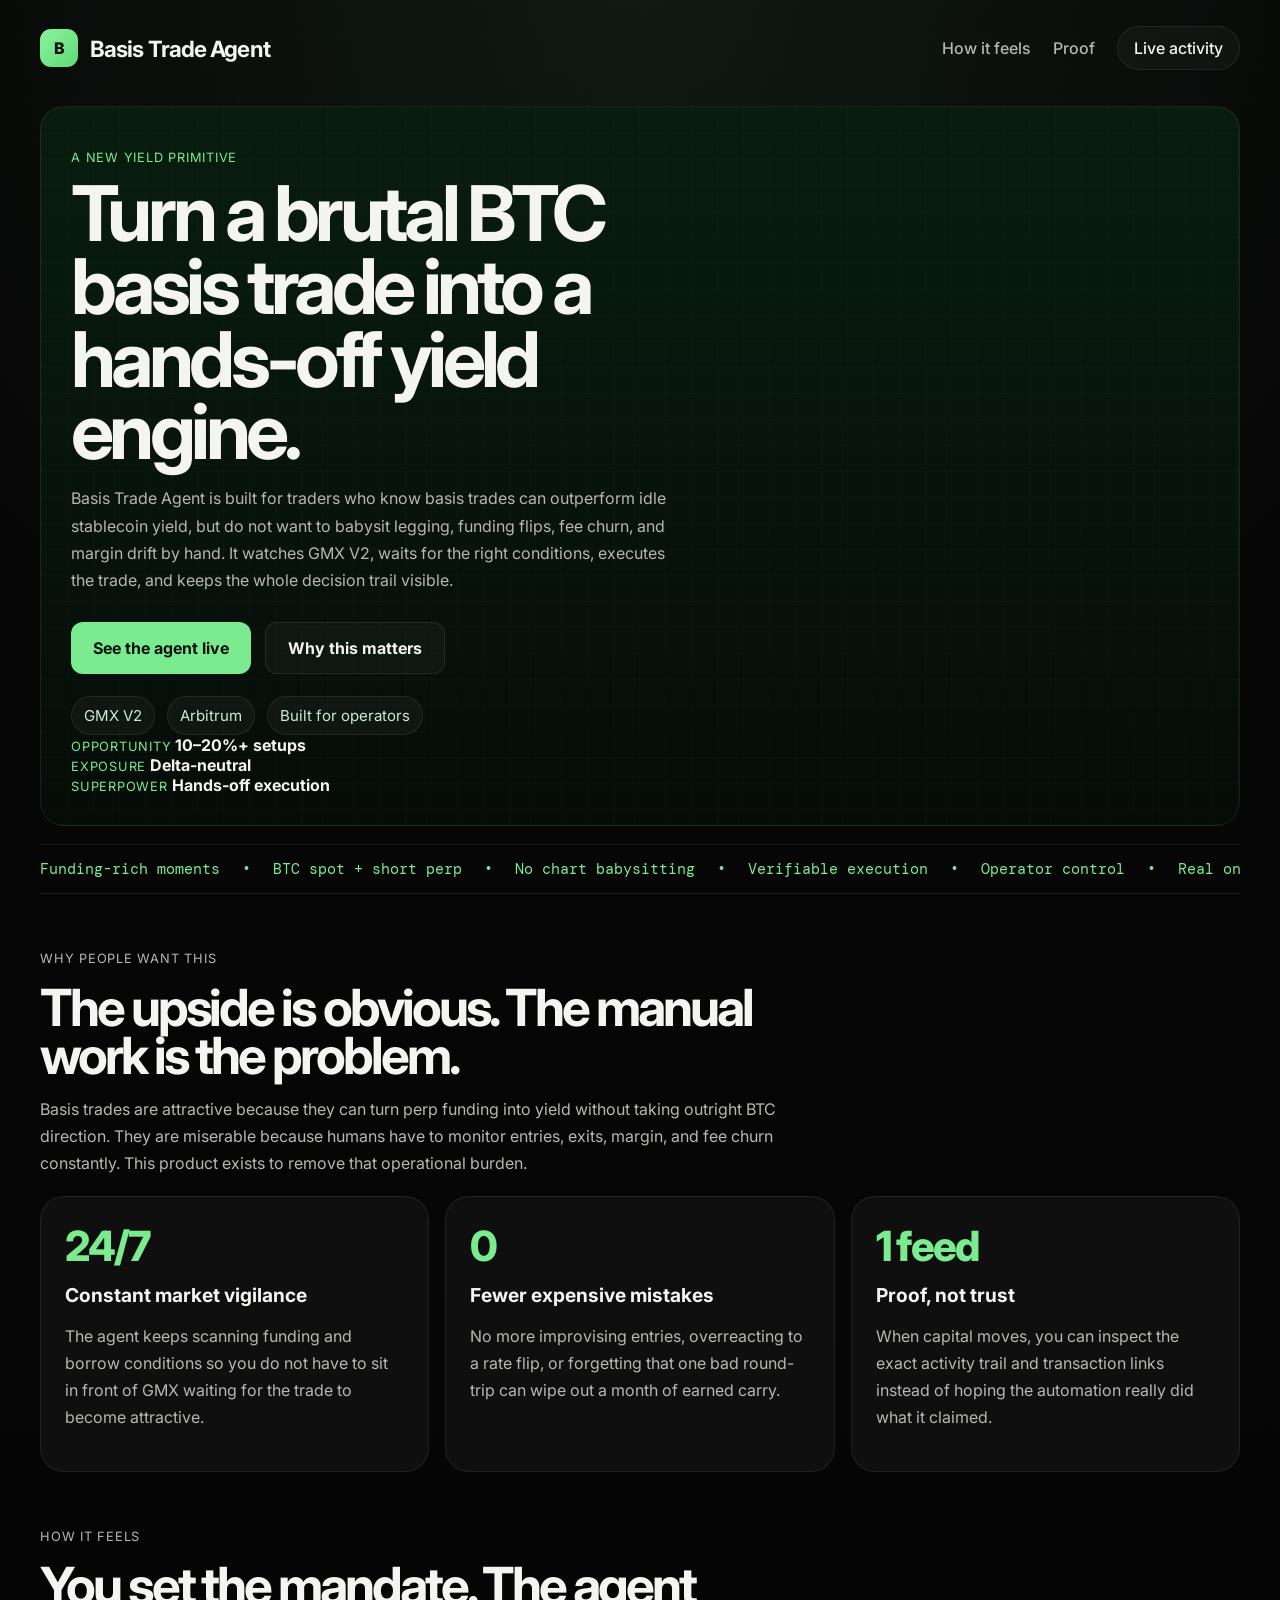
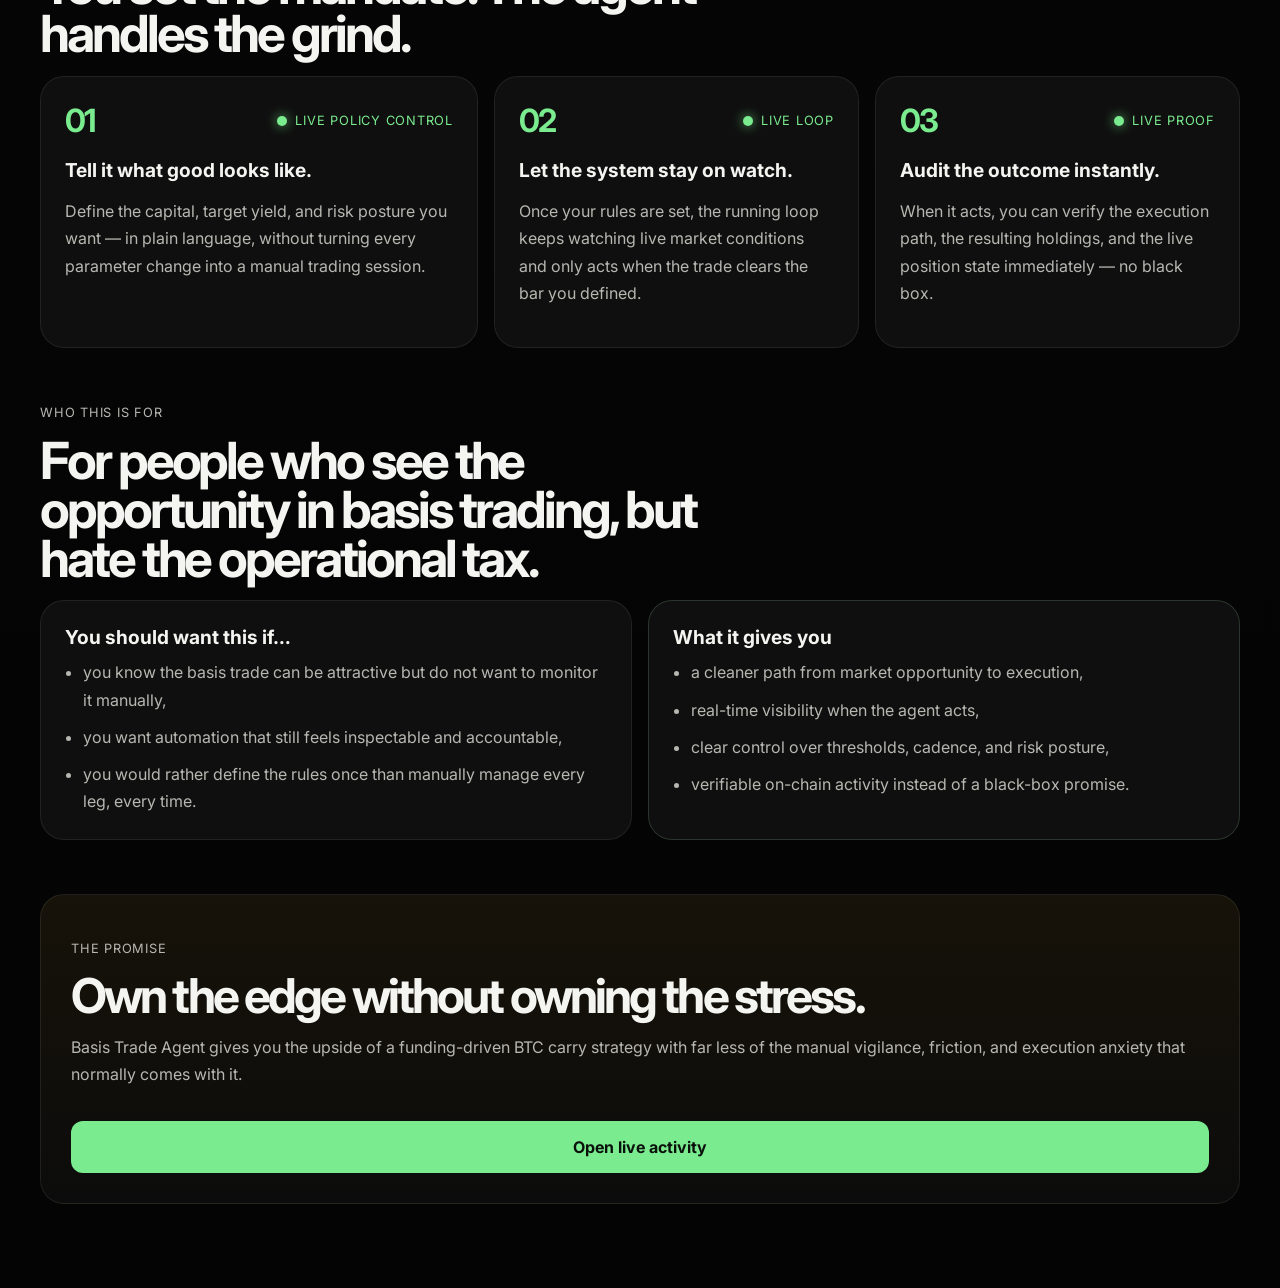
==== commit 594525d9: "Rewrite landing page copy for stronger conversion" ====
--- a/landing-page/index.html
+++ b/landing-page/index.html
@@ -10,7 +10,7 @@
     />
     <link rel="preconnect" href="https://fonts.googleapis.com" />
     <link rel="preconnect" href="https://fonts.gstatic.com" crossorigin />
-    <link href="https://fonts.googleapis.com/css2?family=Host+Grotesk:wght@400;500;700;800&family=DM+Mono:wght@400;500&display=swap" rel="stylesheet" />
+    <link href="https://fonts.googleapis.com/css2?family=Inter:wght@400;500;700;800&family=DM+Mono:wght@400;500&display=swap" rel="stylesheet" />
     <link rel="stylesheet" href="./index.css" />
   </head>
   <body>
@@ -21,7 +21,7 @@
           <span class="brand-name">Basis Trade Agent</span>
         </a>
         <nav class="header-links">
-          <a href="#how-it-works">How it works</a>
+          <a href="#how-it-works">How it feels</a>
           <a href="#proof">Proof</a>
           <a class="header-cta" href="./activity/">Live activity</a>
         </nav>
@@ -29,88 +29,83 @@
 
       <main>
         <section class="hero-section reveal-section">
-          <div class="hero-copy">
-            <p class="eyebrow">Autonomous BTC basis execution</p>
-            <h1>Capture BTC basis yield with a system that executes, adapts, and proves what it did.</h1>
-            <p class="hero-text">
-              Basis Trade Agent monitors GMX V2 funding conditions, opens delta-neutral BTC basis trades when the opportunity is worth taking, and keeps every meaningful action visible through live activity and on-chain verification.
+          <div class="hero-copy hero-copy-full">
+            <p class="eyebrow">A new yield primitive</p>
+            <h1>Turn a brutal BTC basis trade into a hands-off yield engine.</h1>
+            <p class="hero-text hero-text-wide">
+              Basis Trade Agent is built for traders who know basis trades can outperform idle stablecoin yield, but do not want to babysit legging, funding flips, fee churn, and margin drift by hand. It watches GMX V2, waits for the right conditions, executes the trade, and keeps the whole decision trail visible.
             </p>
             <div class="hero-actions">
-              <a class="primary-button" href="./activity/">Watch live activity</a>
-              <a class="secondary-button" href="#how-it-works">See how it works</a>
+              <a class="primary-button" href="./activity/">See the agent live</a>
+              <a class="secondary-button" href="#how-it-works">Why this matters</a>
             </div>
             <div class="hero-badges">
               <span>GMX V2</span>
               <span>Arbitrum</span>
-              <span>Operator-controlled</span>
+              <span>Built for operators</span>
             </div>
-          </div>
-
-          <div class="hero-visual">
-            <div class="hero-glow"></div>
-            <div class="hero-card hero-card-primary floating-card">
-              <span class="card-kicker">Live strategy</span>
-              <strong>Funding-aware BTC basis execution</strong>
-              <p>Smoothed thresholds, hysteresis, hold-time rules, and margin-aware exits — all in one operating loop.</p>
+            <div class="hero-inline-metrics">
+              <div>
+                <span class="card-label">Opportunity</span>
+                <strong>10–20%+ setups</strong>
+              </div>
+              <div>
+                <span class="card-label">Exposure</span>
+                <strong>Delta-neutral</strong>
+              </div>
+              <div>
+                <span class="card-label">Superpower</span>
+                <strong>Hands-off execution</strong>
+              </div>
             </div>
-            <div class="hero-card hero-card-metric floating-card delay-1">
-              <span class="card-label">Control style</span>
-              <strong>Conversational</strong>
-            </div>
-            <div class="hero-card hero-card-metric floating-card delay-2">
-              <span class="card-label">Verification</span>
-              <strong>Explorer-linked</strong>
-            </div>
-            <div class="grid-orb grid-orb-a"></div>
-            <div class="grid-orb grid-orb-b"></div>
           </div>
         </section>
 
         <section class="ticker-section reveal-section">
           <div class="ticker-track">
-            <span>Live GMX execution</span>
+            <span>Funding-rich moments</span>
             <span>•</span>
             <span>BTC spot + short perp</span>
             <span>•</span>
-            <span>Autonomous operator tooling</span>
+            <span>No chart babysitting</span>
             <span>•</span>
-            <span>Recent activity with tx links</span>
+            <span>Verifiable execution</span>
             <span>•</span>
-            <span>Live config reload</span>
+            <span>Operator control</span>
             <span>•</span>
-            <span>Yield-driven entries</span>
+            <span>Real on-chain actions</span>
           </div>
         </section>
 
         <section class="section reveal-section" id="proof">
           <div class="section-heading">
-            <p class="eyebrow">Value created</p>
-            <h2>What you get instead of another dashboard.</h2>
-            <p>A sharper operating loop: less manual monitoring, clearer execution logic, and a cleaner path from market opportunity to verifiable action.</p>
+            <p class="eyebrow">Why people want this</p>
+            <h2>The upside is obvious. The manual work is the problem.</h2>
+            <p>Basis trades are attractive because they can turn perp funding into yield without taking outright BTC direction. They are miserable because humans have to monitor entries, exits, margin, and fee churn constantly. This product exists to remove that operational burden.</p>
           </div>
           <div class="value-grid">
             <article class="value-card tilt-card">
               <span class="value-number">24/7</span>
-              <h3>Persistent market watching</h3>
-              <p>The system keeps evaluating live funding and borrow conditions instead of waiting for you to manually check the market.</p>
+              <h3>Constant market vigilance</h3>
+              <p>The agent keeps scanning funding and borrow conditions so you do not have to sit in front of GMX waiting for the trade to become attractive.</p>
             </article>
             <article class="value-card tilt-card">
               <span class="value-number">0</span>
-              <h3>Guesswork in the loop</h3>
-              <p>Execution rules live in code, while the operator still controls the policy through simple, human-readable configuration changes.</p>
+              <h3>Fewer expensive mistakes</h3>
+              <p>No more improvising entries, overreacting to a rate flip, or forgetting that one bad round-trip can wipe out a month of earned carry.</p>
             </article>
             <article class="value-card tilt-card">
               <span class="value-number">1 feed</span>
-              <h3>Proof of work done</h3>
-              <p>Approvals, orders, confirmations, and recent activity are surfaced in one place so you can verify what the product actually did.</p>
+              <h3>Proof, not trust</h3>
+              <p>When capital moves, you can inspect the exact activity trail and transaction links instead of hoping the automation really did what it claimed.</p>
             </article>
           </div>
         </section>
 
         <section class="section split-section reveal-section" id="how-it-works">
           <div class="section-heading narrow">
-            <p class="eyebrow">How it works</p>
-            <h2>A product for operators who want execution, visibility, and control in the same surface.</h2>
+            <p class="eyebrow">How it feels</p>
+            <h2>You set the mandate. The agent handles the grind.</h2>
           </div>
           <div class="story-grid">
             <article class="story-card story-card-large reveal-card">
@@ -118,49 +113,49 @@
                 <span class="story-index">01</span>
                 <span class="live-pill">Live policy control</span>
               </div>
-              <h3>Set the operating rules in plain language.</h3>
-              <p>Adjust capital, target yield, smoothing, hysteresis, hold time, and cadence without digging through strategy internals.</p>
+              <h3>Tell it what good looks like.</h3>
+              <p>Define the capital, target yield, and risk posture you want — in plain language, without turning every parameter change into a manual trading session.</p>
             </article>
             <article class="story-card reveal-card delay-1">
               <div class="story-topline">
                 <span class="story-index">02</span>
                 <span class="live-pill">Live loop</span>
               </div>
-              <h3>Let the running system react.</h3>
-              <p>The loop picks up new config from disk and uses it on subsequent cycles while it watches live BTC basis conditions.</p>
+              <h3>Let the system stay on watch.</h3>
+              <p>Once your rules are set, the running loop keeps watching live market conditions and only acts when the trade clears the bar you defined.</p>
             </article>
             <article class="story-card reveal-card delay-2">
               <div class="story-topline">
                 <span class="story-index">03</span>
                 <span class="live-pill">Live proof</span>
               </div>
-              <h3>Verify the result immediately.</h3>
-              <p>Watch recent activity appear with explorer links, then inspect holdings and open position state after the trade is live.</p>
+              <h3>Audit the outcome instantly.</h3>
+              <p>When it acts, you can verify the execution path, the resulting holdings, and the live position state immediately — no black box.</p>
             </article>
           </div>
         </section>
 
         <section class="section reveal-section">
           <div class="section-heading narrow">
-            <p class="eyebrow">Who should use it</p>
-            <h2>Built for active DeFi operators who want the trade to run like a product.</h2>
+            <p class="eyebrow">Who this is for</p>
+            <h2>For people who see the opportunity in basis trading, but hate the operational tax.</h2>
           </div>
           <div class="audience-grid">
             <article class="audience-card">
-              <h3>For you if…</h3>
+              <h3>You should want this if…</h3>
               <ul>
-                <li>you understand the basis trade but don't want to babysit it manually,</li>
-                <li>you want live proof of what the system actually did,</li>
-                <li>you prefer steering the rules rather than clicking through every execution step.</li>
+                <li>you know the basis trade can be attractive but do not want to monitor it manually,</li>
+                <li>you want automation that still feels inspectable and accountable,</li>
+                <li>you would rather define the rules once than manually manage every leg, every time.</li>
               </ul>
             </article>
             <article class="audience-card pulse-card">
-              <h3>What to expect</h3>
+              <h3>What it gives you</h3>
               <ul>
-                <li>a premium operator surface,</li>
-                <li>real-time execution visibility,</li>
-                <li>clear control over thresholds and behavior,</li>
-                <li>verifiable on-chain activity when the system acts.</li>
+                <li>a cleaner path from market opportunity to execution,</li>
+                <li>real-time visibility when the agent acts,</li>
+                <li>clear control over thresholds, cadence, and risk posture,</li>
+                <li>verifiable on-chain activity instead of a black-box promise.</li>
               </ul>
             </article>
           </div>
@@ -168,9 +163,9 @@
 
         <section class="cta-panel reveal-section">
           <div class="cta-copy">
-            <p class="eyebrow">See it in motion</p>
-            <h2>Open the live feed and watch the system work.</h2>
-            <p>The activity surface shows what the product is doing right now — not an abstract promise, but the live operating trail.</p>
+            <p class="eyebrow">The promise</p>
+            <h2>Own the edge without owning the stress.</h2>
+            <p>Basis Trade Agent gives you the upside of a funding-driven BTC carry strategy with far less of the manual vigilance, friction, and execution anxiety that normally comes with it.</p>
           </div>
           <a class="primary-button full-width" href="./activity/">Open live activity</a>
         </section>
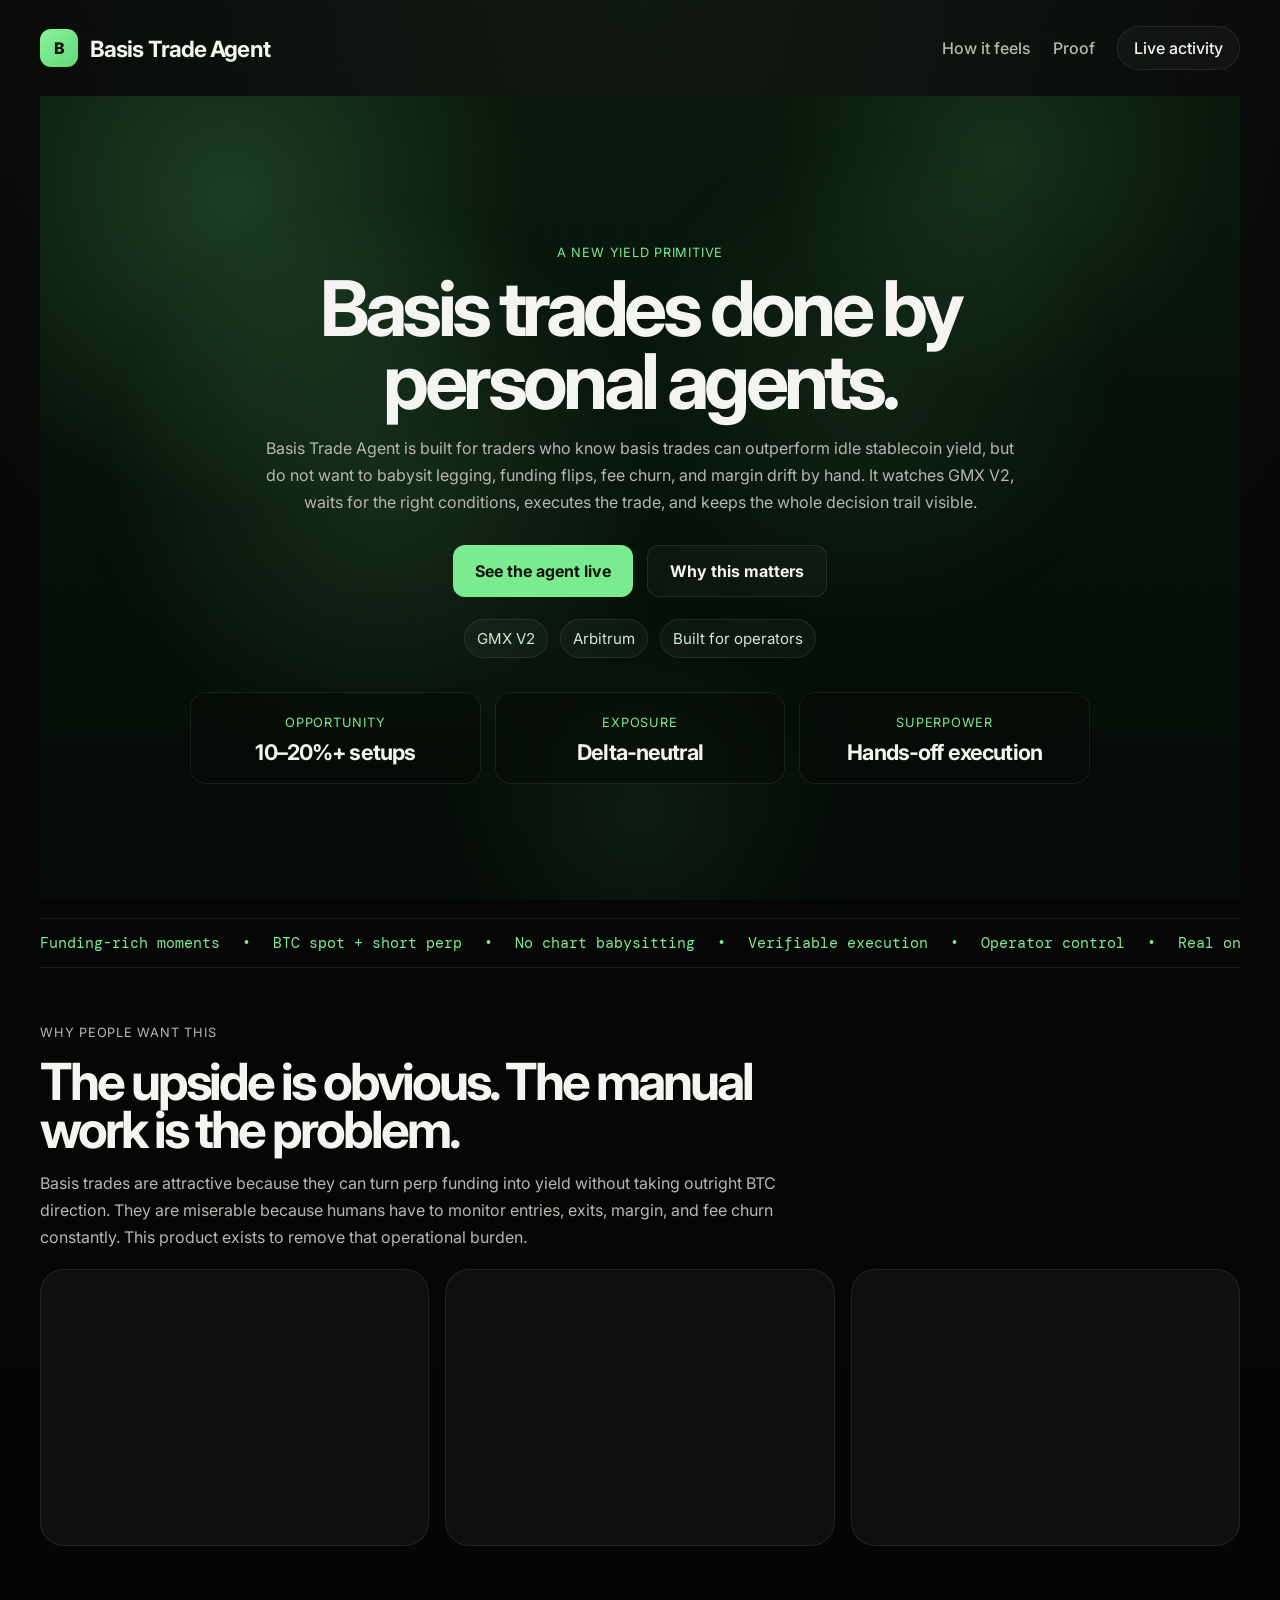
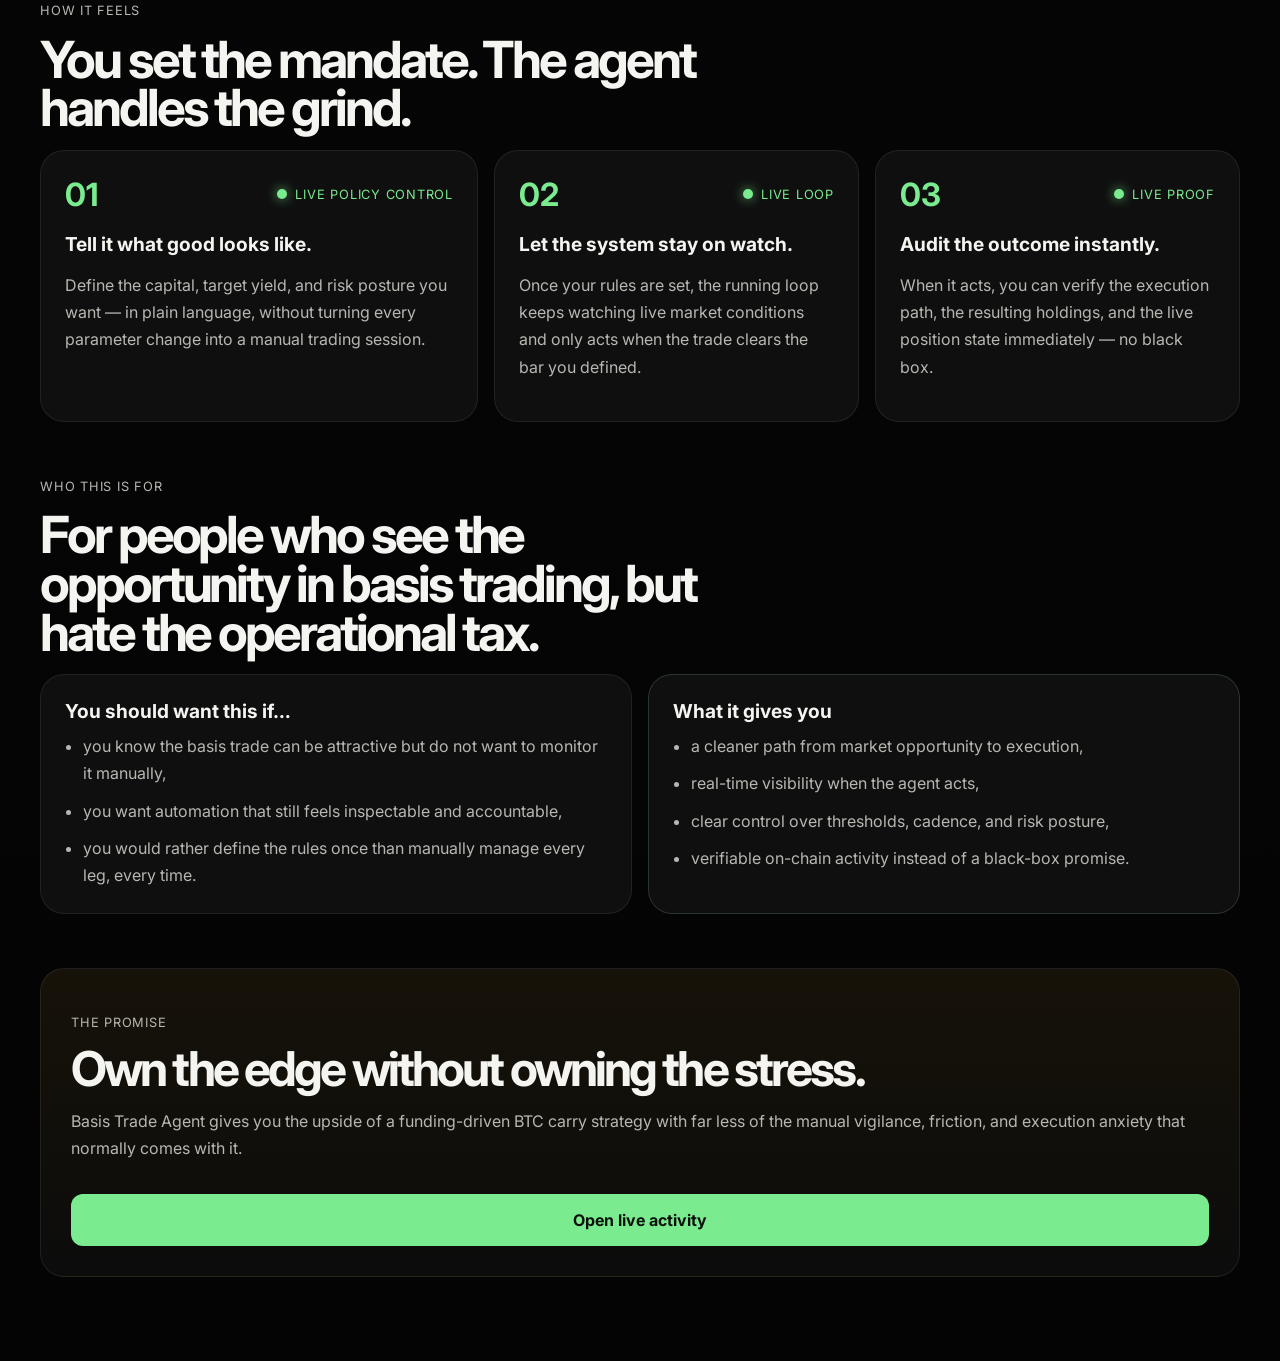
==== commit 95d5e080: "Make hero full-bleed and update headline" ====
--- a/landing-page/index.html
+++ b/landing-page/index.html
@@ -31,7 +31,7 @@
         <section class="hero-section reveal-section">
           <div class="hero-copy hero-copy-full">
             <p class="eyebrow">A new yield primitive</p>
-            <h1>Turn a brutal BTC basis trade into a hands-off yield engine.</h1>
+            <h1>Basis trades done by personal agents.</h1>
             <p class="hero-text hero-text-wide">
               Basis Trade Agent is built for traders who know basis trades can outperform idle stablecoin yield, but do not want to babysit legging, funding flips, fee churn, and margin drift by hand. It watches GMX V2, waits for the right conditions, executes the trade, and keeps the whole decision trail visible.
             </p>
--- a/landing-page/index.css
+++ b/landing-page/index.css
@@ -22,7 +22,7 @@
   min-height: 100%;
   background: var(--bg);
   color: var(--text);
-  font-family: "Host Grotesk", Inter, system-ui, sans-serif;
+  font-family: Inter, system-ui, sans-serif;
 }
 
 body {
@@ -101,7 +101,6 @@
   background: rgba(255, 255, 255, 0.03);
 }
 
-.hero-section,
 .value-card,
 .story-card,
 .audience-card,
@@ -112,12 +111,12 @@
 }
 
 .hero-section {
-  display: grid;
-  grid-template-columns: minmax(0, 1.1fr) minmax(360px, 0.9fr);
-  gap: 26px;
-  padding: 30px;
-  margin-top: 18px;
-  background: linear-gradient(180deg, rgba(8, 30, 15, 0.96), rgba(7, 12, 9, 0.98));
+  min-height: calc(100vh - 96px);
+  display: flex;
+  align-items: center;
+  justify-content: center;
+  padding: 64px 18px 44px;
+  margin-top: 8px;
   position: relative;
   overflow: hidden;
 }
@@ -125,14 +124,37 @@
 .hero-section::before {
   content: "";
   position: absolute;
-  inset: 0;
-  background-image: linear-gradient(rgba(255, 255, 255, 0.035) 1px, transparent 1px), linear-gradient(90deg, rgba(255, 255, 255, 0.035) 1px, transparent 1px);
-  background-size: 26px 26px;
-  opacity: 0.55;
-}
-
-.hero-copy,
-.hero-visual {
+  top: -100px;
+  bottom: -24px;
+  left: 50%;
+  width: 100vw;
+  transform: translateX(-50%);
+  background:
+    radial-gradient(circle at 18% 22%, rgba(122, 235, 143, 0.18), transparent 24%),
+    radial-gradient(circle at 78% 18%, rgba(122, 235, 143, 0.12), transparent 18%),
+    linear-gradient(180deg, rgba(9, 27, 13, 0.98), rgba(5, 10, 7, 0.99)),
+    linear-gradient(rgba(255, 255, 255, 0.028) 1px, transparent 1px),
+    linear-gradient(90deg, rgba(255, 255, 255, 0.028) 1px, transparent 1px);
+  background-size: auto, auto, auto, 28px 28px, 28px 28px;
+}
+
+.hero-section::after {
+  content: "";
+  position: absolute;
+  top: -120px;
+  left: 50%;
+  width: 100vw;
+  height: calc(100% + 220px);
+  transform: translateX(-50%);
+  background:
+    radial-gradient(circle at 30% 50%, rgba(122, 235, 143, 0.13), transparent 28%),
+    radial-gradient(circle at 68% 40%, rgba(122, 235, 143, 0.08), transparent 24%),
+    radial-gradient(circle at 50% 82%, rgba(122, 235, 143, 0.08), transparent 20%);
+  filter: blur(18px);
+  animation: heroPulse 9s ease-in-out infinite alternate;
+}
+
+.hero-copy {
   position: relative;
   z-index: 1;
 }
@@ -210,102 +232,6 @@
   padding: 9px 12px;
   color: #cfe9d5;
   font-size: 0.94rem;
-}
-
-.hero-visual {
-  min-height: 430px;
-}
-
-.hero-glow,
-.grid-orb {
-  position: absolute;
-  border-radius: 999px;
-}
-
-.hero-glow {
-  inset: 10% 0 0 14%;
-  background: radial-gradient(circle, rgba(122, 235, 143, 0.2), transparent 58%);
-  filter: blur(14px);
-}
-
-.hero-card {
-  position: absolute;
-  border: 1px solid rgba(255, 255, 255, 0.07);
-  background: rgba(8, 8, 8, 0.82);
-  border-radius: 20px;
-  padding: 20px;
-  box-shadow: 0 22px 50px rgba(0, 0, 0, 0.28);
-}
-
-.hero-card strong,
-.value-number,
-.story-index {
-  letter-spacing: -0.05em;
-}
-
-.hero-card-primary {
-  top: 30px;
-  left: 12px;
-  width: 72%;
-}
-
-.hero-card-primary strong,
-.hero-card-metric strong {
-  display: block;
-  margin: 8px 0 10px;
-  font-size: 1.45rem;
-}
-
-.hero-card-primary p,
-.hero-card-metric p {
-  margin: 0;
-  color: var(--muted);
-}
-
-.hero-card-metric {
-  width: 44%;
-}
-
-.hero-card-metric strong {
-  font-size: 1.8rem;
-}
-
-.hero-card-metric:nth-of-type(2) {
-  top: 205px;
-  right: 32px;
-}
-
-.hero-card-metric:nth-of-type(3) {
-  bottom: 34px;
-  left: 70px;
-}
-
-.grid-orb-a {
-  width: 220px;
-  height: 220px;
-  right: -20px;
-  top: -16px;
-  background: radial-gradient(circle, rgba(122, 235, 143, 0.12), transparent 62%);
-}
-
-.grid-orb-b {
-  width: 180px;
-  height: 180px;
-  left: 10px;
-  bottom: 12px;
-  background: radial-gradient(circle, rgba(122, 235, 143, 0.09), transparent 60%);
-}
-
-.floating-card {
-  animation: floatY 7s ease-in-out infinite;
-}
-
-.floating-card.delay-1 {
-  animation-delay: 1.2s;
-}
-
-.floating-card.delay-2 {
-  animation-delay: 2.1s;
 }
 
 .ticker-section {
@@ -485,22 +411,23 @@
   transition-delay: 220ms;
 }
 
+@keyframes heroPulse {
+  0% {
+    transform: translateX(-50%) scale(1) translateY(0px);
+    opacity: 0.9;
+  }
+  100% {
+    transform: translateX(-50%) scale(1.03) translateY(12px);
+    opacity: 1;
+  }
+}
+
 @keyframes ticker {
   from {
     transform: translateX(0);
   }
   to {
     transform: translateX(-50%);
-  }
-}
-
-@keyframes floatY {
-  0%,
-  100% {
-    transform: translateY(0px);
-  }
-  50% {
-    transform: translateY(-10px);
   }
 }
 
@@ -519,15 +446,11 @@
     width: min(100vw - 28px, 1200px);
   }
 
-  .hero-section,
   .value-grid,
   .story-grid,
-  .audience-grid {
+  .audience-grid,
+  .hero-inline-metrics {
     grid-template-columns: 1fr;
-  }
-
-  .hero-visual {
-    min-height: 380px;
   }
 }
 
@@ -559,15 +482,44 @@
   .cta-copy h2 {
     font-size: 2.6rem;
   }
-
-  .hero-card-primary,
-  .hero-card-metric {
-    position: static;
-    width: auto;
-    margin-bottom: 14px;
-  }
-
-  .hero-visual {
-    min-height: auto;
-  }
-}
+}
+
+
+.hero-copy-full {
+  max-width: 900px;
+  margin: 0 auto;
+  text-align: center;
+}
+
+.hero-text-wide {
+  max-width: 760px;
+  margin-left: auto;
+  margin-right: auto;
+}
+
+.hero-copy-full .hero-actions,
+.hero-copy-full .hero-badges {
+  justify-content: center;
+}
+
+.hero-inline-metrics {
+  display: grid;
+  grid-template-columns: repeat(3, minmax(0, 1fr));
+  gap: 14px;
+  margin-top: 34px;
+}
+
+.hero-inline-metrics > div {
+  border: 1px solid rgba(255, 255, 255, 0.08);
+  background: rgba(6, 10, 7, 0.42);
+  border-radius: 16px;
+  padding: 18px;
+  backdrop-filter: blur(10px);
+}
+
+.hero-inline-metrics strong {
+  display: block;
+  margin-top: 8px;
+  font-size: 1.35rem;
+  letter-spacing: -0.04em;
+}
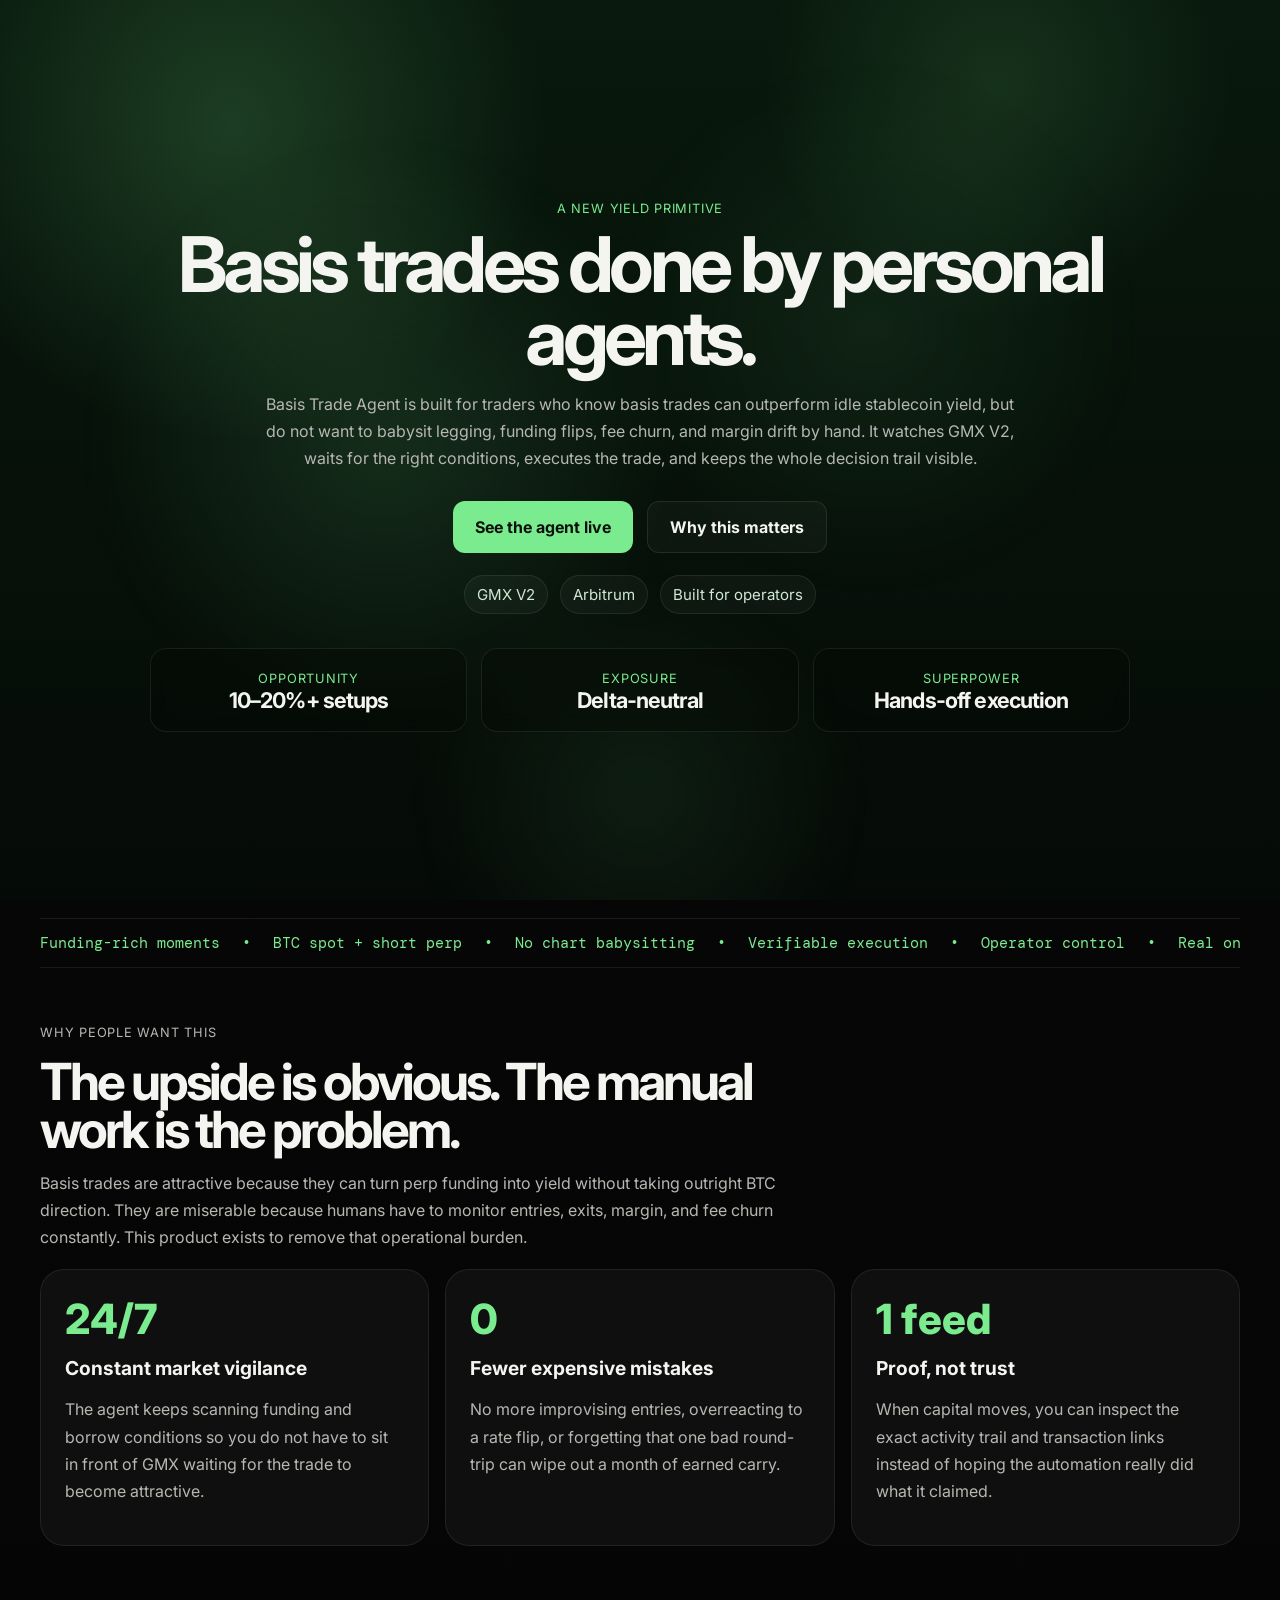
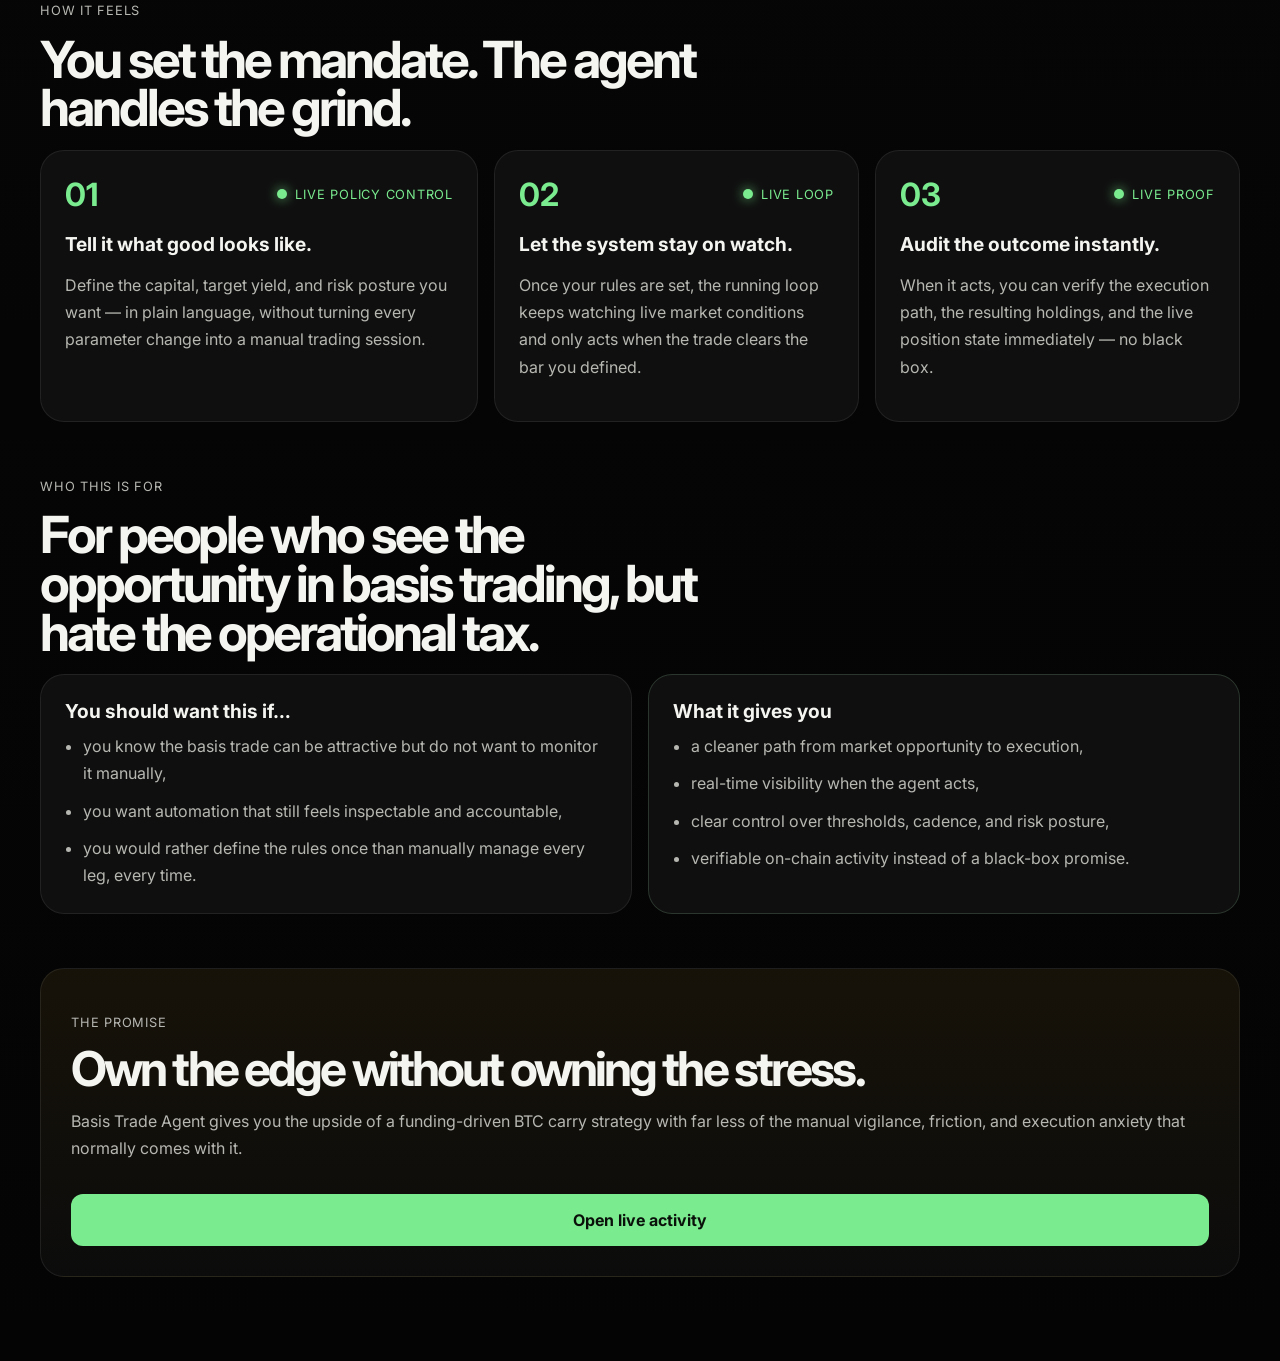
==== commit 7145991f: "Remove top navbar from landing page hero" ====
--- a/landing-page/index.html
+++ b/landing-page/index.html
@@ -15,18 +15,6 @@
   </head>
   <body>
     <div class="landing-shell">
-      <header class="site-header">
-        <a class="brand" href="./">
-          <span class="brand-mark">B</span>
-          <span class="brand-name">Basis Trade Agent</span>
-        </a>
-        <nav class="header-links">
-          <a href="#how-it-works">How it feels</a>
-          <a href="#proof">Proof</a>
-          <a class="header-cta" href="./activity/">Live activity</a>
-        </nav>
-      </header>
-
       <main>
         <section class="hero-section reveal-section">
           <div class="hero-copy hero-copy-full">
--- a/landing-page/index.css
+++ b/landing-page/index.css
@@ -45,60 +45,7 @@
 .landing-shell {
   width: min(1200px, calc(100vw - 48px));
   margin: 0 auto;
-  padding: 26px 0 84px;
-}
-
-.site-header {
-  display: flex;
-  align-items: center;
-  justify-content: space-between;
-  gap: 18px;
-  padding-bottom: 18px;
-}
-
-.brand {
-  display: flex;
-  align-items: center;
-  gap: 12px;
-  color: var(--text);
-  text-decoration: none;
-}
-
-.brand-mark {
-  width: 38px;
-  height: 38px;
-  border-radius: 11px;
-  display: grid;
-  place-items: center;
-  background: linear-gradient(135deg, #8af39e, #5fda75);
-  color: #081009;
-  font-weight: 800;
-}
-
-.brand-name {
-  font-size: 1.4rem;
-  font-weight: 700;
-  letter-spacing: -0.04em;
-}
-
-.header-links {
-  display: flex;
-  align-items: center;
-  gap: 22px;
-}
-
-.header-links a {
-  color: var(--muted);
-  text-decoration: none;
-  font-weight: 500;
-}
-
-.header-cta {
-  padding: 11px 16px;
-  border-radius: 999px;
-  color: var(--text) !important;
-  border: 1px solid var(--line);
-  background: rgba(255, 255, 255, 0.03);
+  padding: 0 0 84px;
 }
 
 .value-card,
@@ -111,12 +58,15 @@
 }
 
 .hero-section {
-  min-height: calc(100vh - 96px);
+  width: 100vw;
+  margin-left: calc(50% - 50vw);
+  margin-right: calc(50% - 50vw);
+  min-height: 100vh;
   display: flex;
   align-items: center;
   justify-content: center;
-  padding: 64px 18px 44px;
-  margin-top: 8px;
+  padding: 72px 28px 52px;
+  margin-top: 0;
   position: relative;
   overflow: hidden;
 }
@@ -486,7 +436,7 @@
 
 
 .hero-copy-full {
-  max-width: 900px;
+  width: min(100%, 980px);
   margin: 0 auto;
   text-align: center;
 }
@@ -519,7 +469,7 @@
 
 .hero-inline-metrics strong {
   display: block;
-  margin-top: 8px;
+  margin-top: 0;
   font-size: 1.35rem;
   letter-spacing: -0.04em;
 }
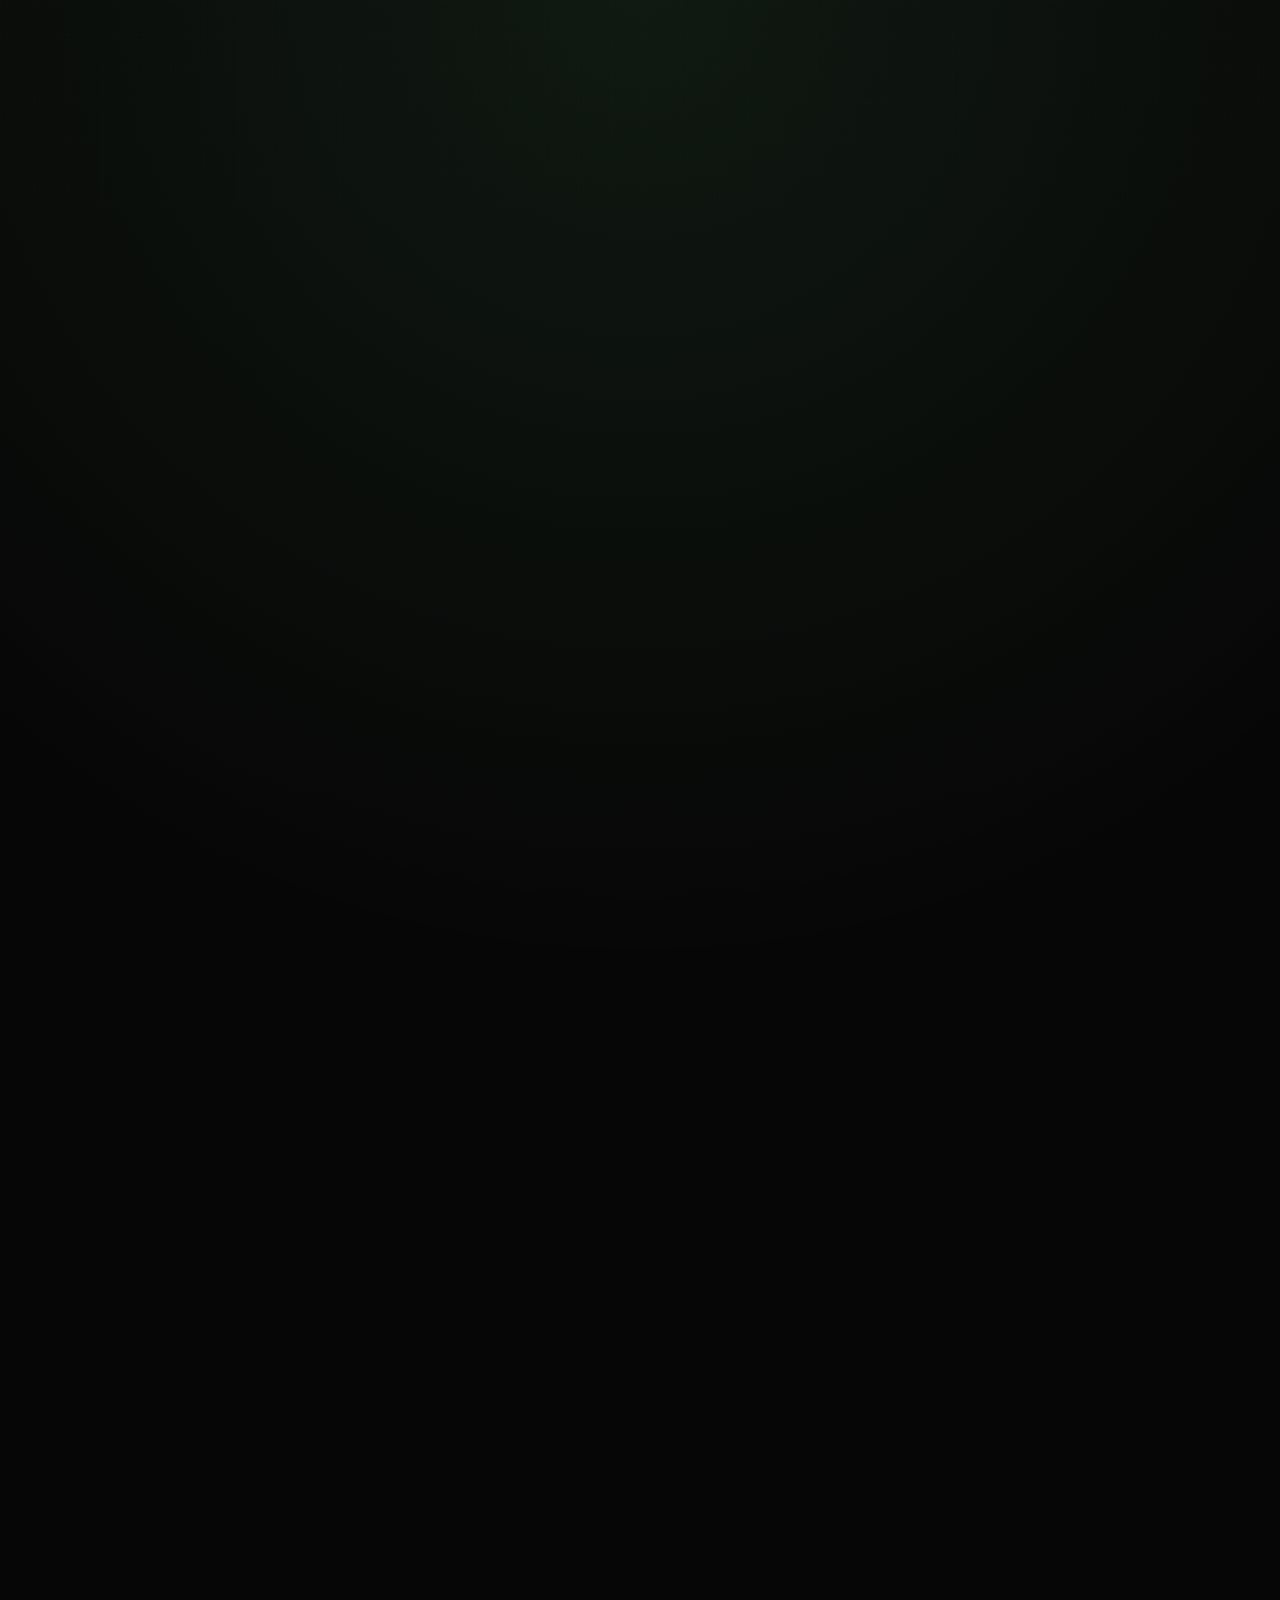
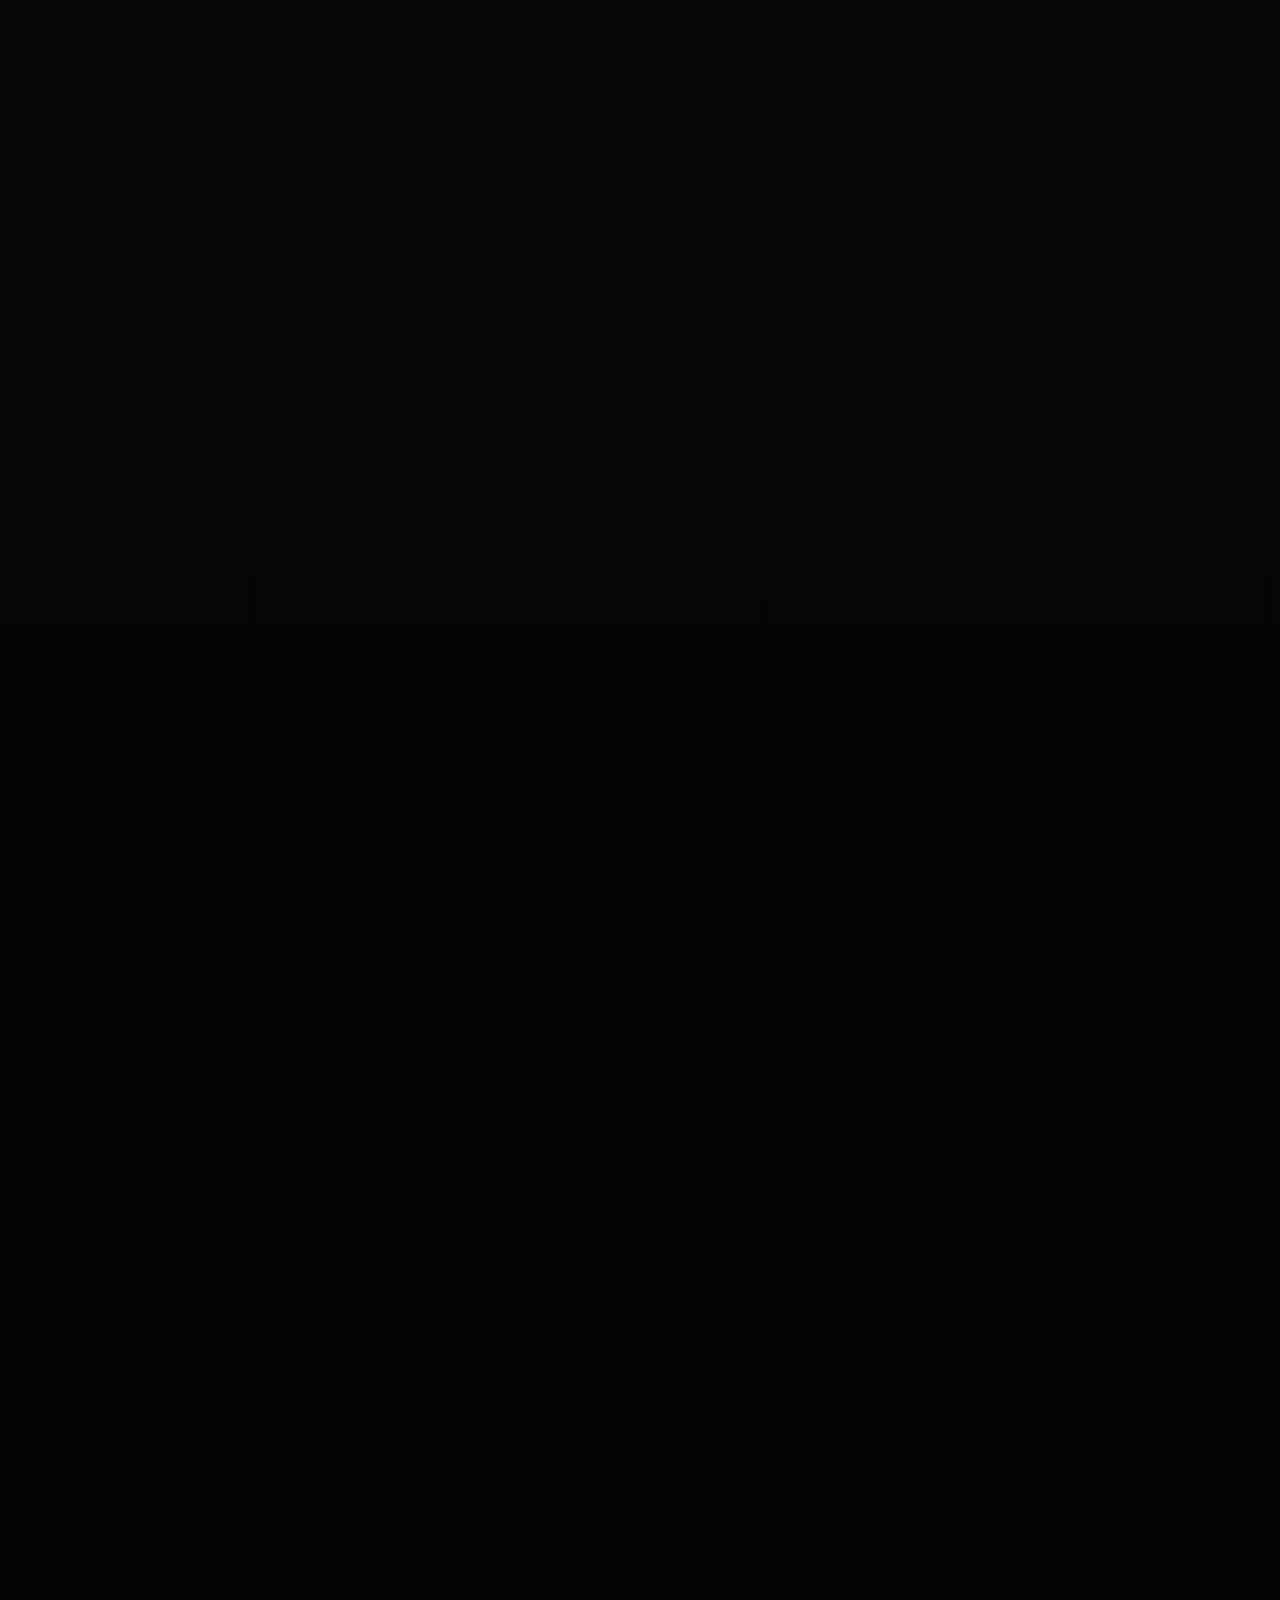
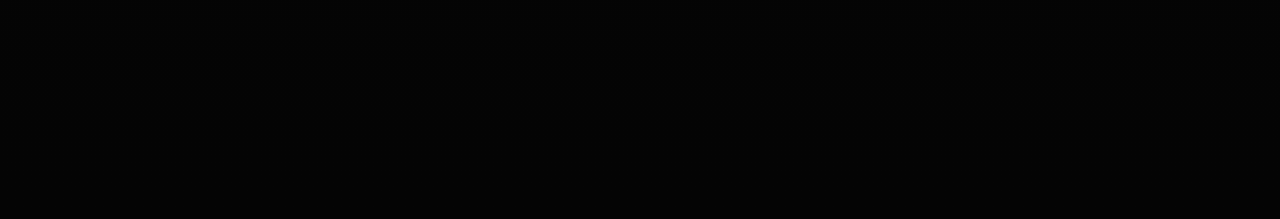
==== commit 4563871d: "Fix ticker loop and improve terminal conversation" ====
--- a/landing-page/index.html
+++ b/landing-page/index.html
@@ -47,21 +47,46 @@
               </div>
             </div>
           </div>
+          <div class="ticker-section reveal-section">
+            <div class="ticker-track">
+              <span>Funding-rich moments</span>
+              <span>•</span>
+              <span>BTC spot + short perp</span>
+              <span>•</span>
+              <span>No chart babysitting</span>
+              <span>•</span>
+              <span>Verifiable execution</span>
+              <span>•</span>
+              <span>Operator control</span>
+              <span>•</span>
+              <span>Real on-chain actions</span>
+              <span>•</span>
+              <span>Funding-rich moments</span>
+              <span>•</span>
+              <span>BTC spot + short perp</span>
+              <span>•</span>
+              <span>No chart babysitting</span>
+              <span>•</span>
+              <span>Verifiable execution</span>
+              <span>•</span>
+              <span>Operator control</span>
+              <span>•</span>
+              <span>Real on-chain actions</span>
+              <span>•</span>
+            </div>
+          </div>
         </section>
 
-        <section class="ticker-section reveal-section">
-          <div class="ticker-track">
-            <span>Funding-rich moments</span>
-            <span>•</span>
-            <span>BTC spot + short perp</span>
-            <span>•</span>
-            <span>No chart babysitting</span>
-            <span>•</span>
-            <span>Verifiable execution</span>
-            <span>•</span>
-            <span>Operator control</span>
-            <span>•</span>
-            <span>Real on-chain actions</span>
+        <section class="section terminal-section reveal-section">
+          <div class="section-heading narrow">
+            <p class="eyebrow">Your personal agent</p>
+            <h2>Say what you want. The agent understands the trade and handles the grind.</h2>
+          </div>
+          <div class="terminal-shell">
+            <div class="terminal-topbar">
+              <span></span><span></span><span></span>
+            </div>
+            <div class="terminal-window" id="terminal-window"></div>
           </div>
         </section>
 
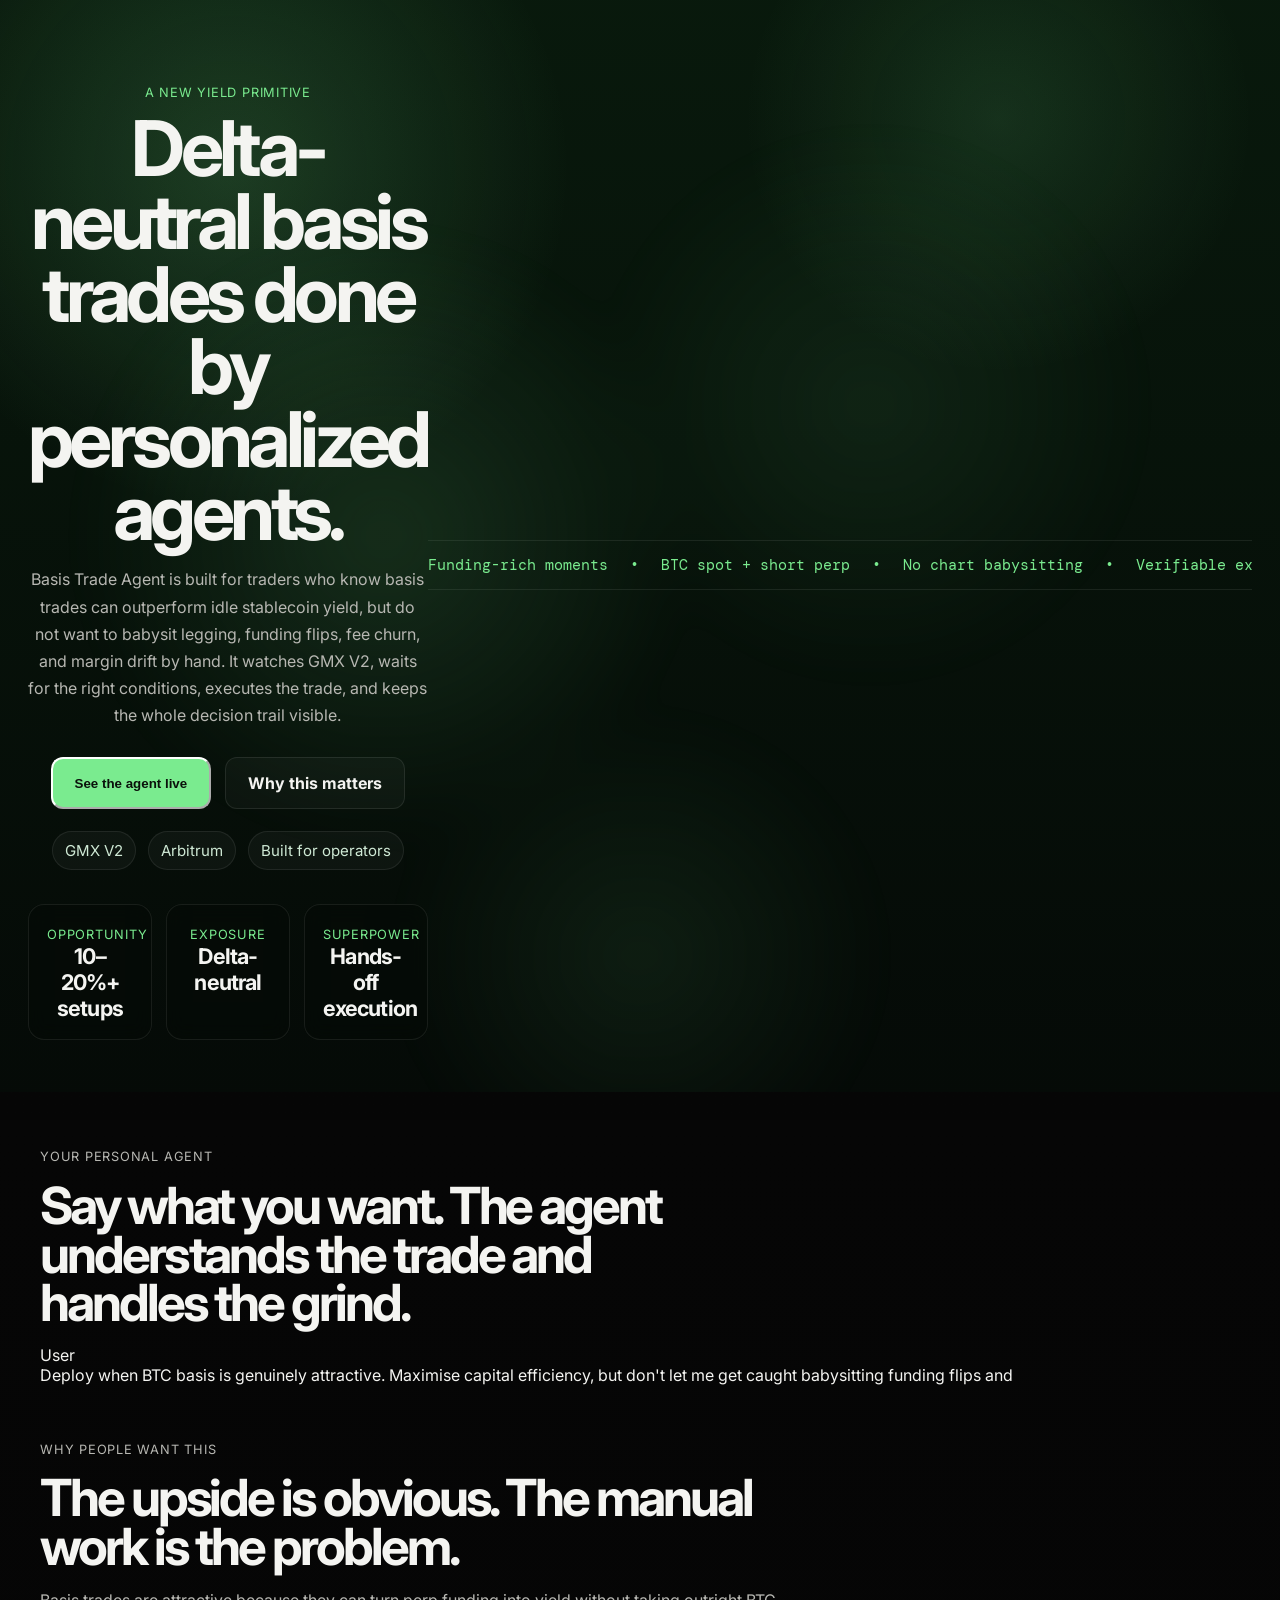
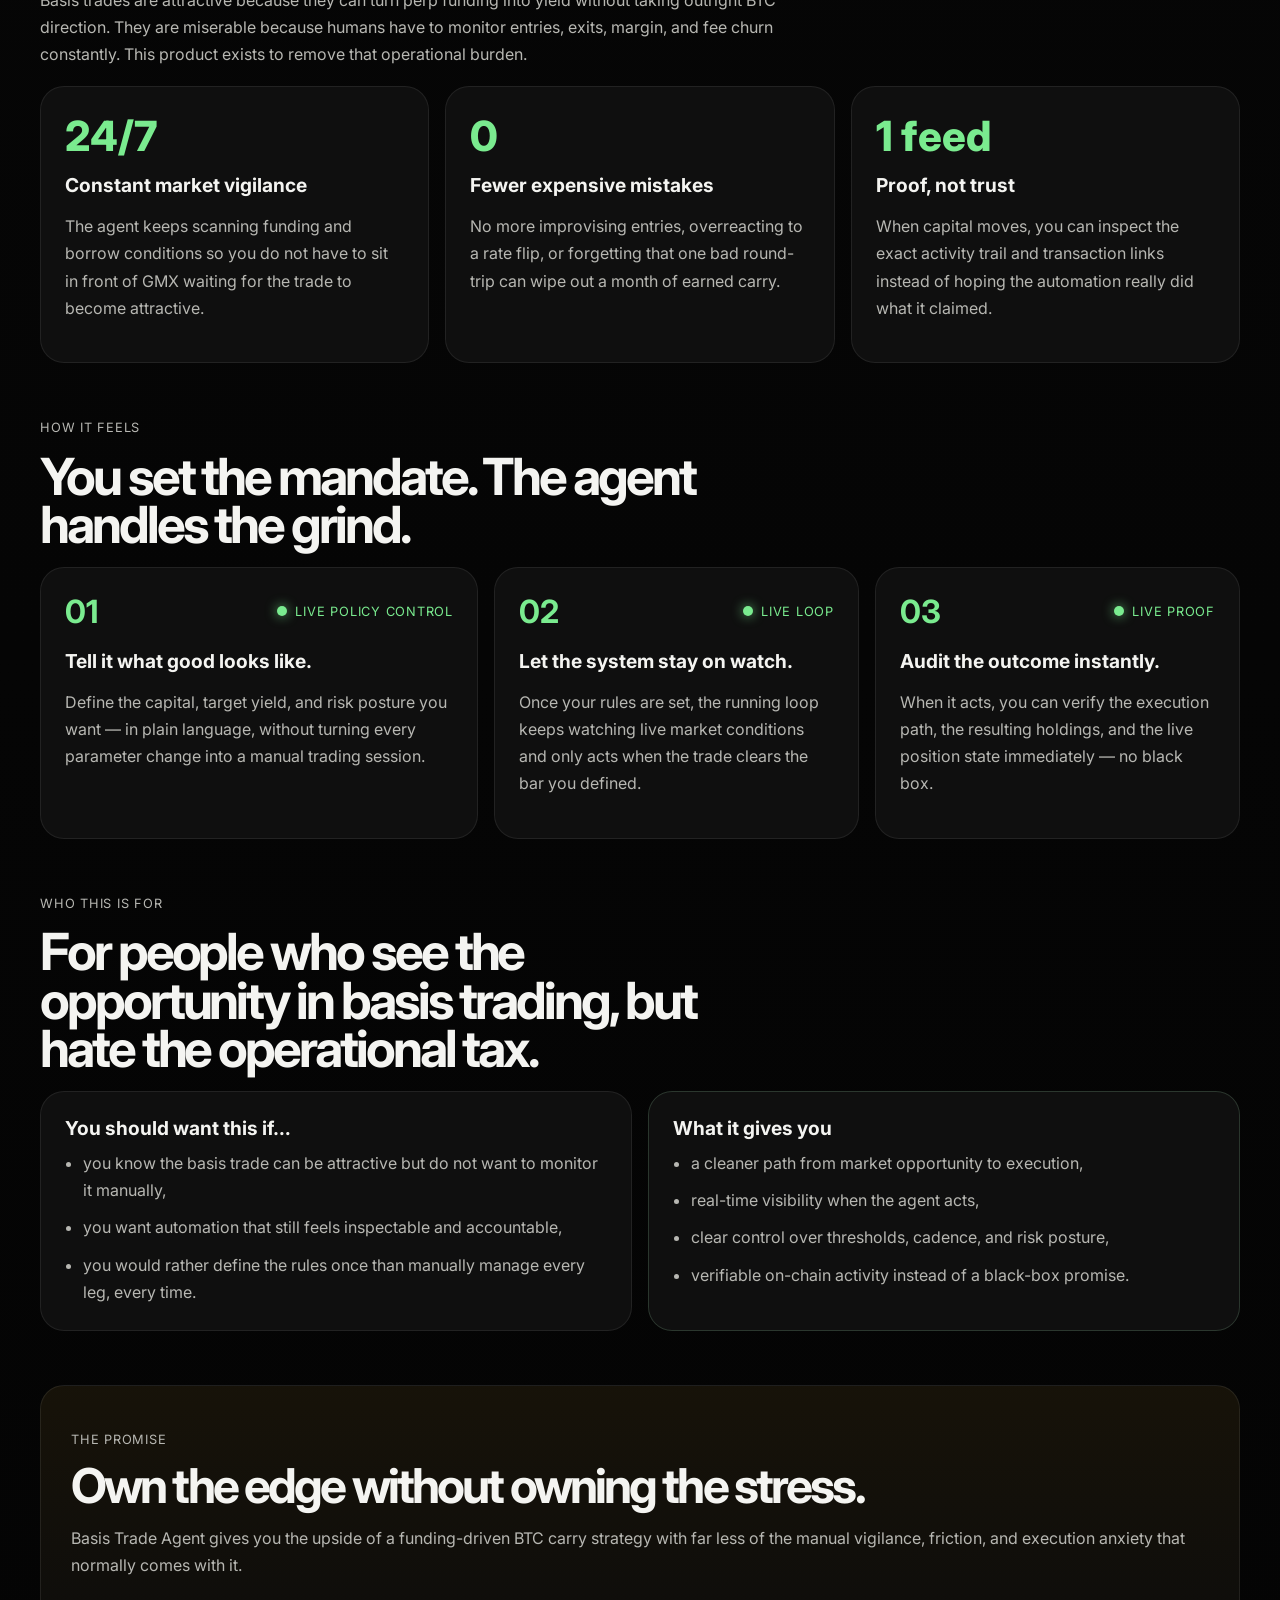
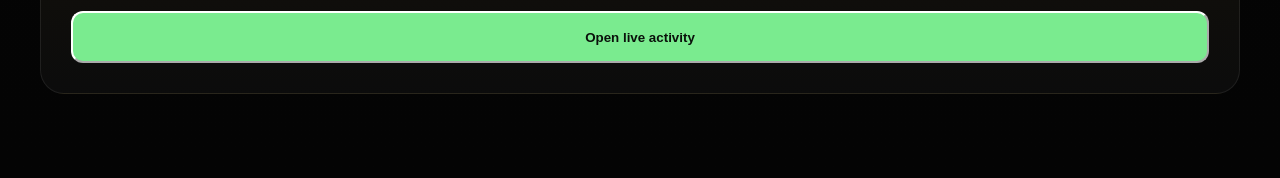
==== commit 1a6b7401: "Add get_market_rate chat tool and alternative demo runbook for unfavorable net yield Lets the conver" ====
--- a/landing-page/index.html
+++ b/landing-page/index.html
@@ -19,12 +19,12 @@
         <section class="hero-section reveal-section">
           <div class="hero-copy hero-copy-full">
             <p class="eyebrow">A new yield primitive</p>
-            <h1>Basis trades done by personal agents.</h1>
+            <h1>Delta-neutral basis trades done by personalized agents.</h1>
             <p class="hero-text hero-text-wide">
               Basis Trade Agent is built for traders who know basis trades can outperform idle stablecoin yield, but do not want to babysit legging, funding flips, fee churn, and margin drift by hand. It watches GMX V2, waits for the right conditions, executes the trade, and keeps the whole decision trail visible.
             </p>
             <div class="hero-actions">
-              <a class="primary-button" href="./activity/">See the agent live</a>
+              <button class="primary-button" type="button" data-open-activity>See the agent live</button>
               <a class="secondary-button" href="#how-it-works">Why this matters</a>
             </div>
             <div class="hero-badges">
@@ -180,9 +180,33 @@
             <h2>Own the edge without owning the stress.</h2>
             <p>Basis Trade Agent gives you the upside of a funding-driven BTC carry strategy with far less of the manual vigilance, friction, and execution anxiety that normally comes with it.</p>
           </div>
-          <a class="primary-button full-width" href="./activity/">Open live activity</a>
+          <button class="primary-button full-width" type="button" data-open-activity>Open live activity</button>
         </section>
       </main>
+    </div>
+    <div class="activity-modal-overlay" id="activity-modal-overlay" hidden>
+      <div class="activity-modal" role="dialog" aria-modal="true" aria-labelledby="activity-modal-title">
+        <header class="activity-modal-header">
+          <div>
+            <p class="activity-kicker">Live execution feed</p>
+            <h2 id="activity-modal-title">Agent #1 thoughts</h2>
+            <p class="activity-subtitle">What the strategy is seeing, deciding, and doing right now.</p>
+          </div>
+          <div class="activity-controls">
+            <button class="button-lite" id="activity-refresh-button" type="button">Refresh now</button>
+            <button class="button-lite" id="activity-close-button" type="button">Close</button>
+          </div>
+        </header>
+        <div class="activity-meta-row">
+          <span class="activity-status" id="activity-feed-status">Waiting</span>
+          <span class="activity-meta" id="activity-last-updated">—</span>
+        </div>
+        <div class="terminal-feed-card">
+          <div class="terminal-feed" id="activity-terminal-feed">
+            <div class="empty-state">Waiting for the strategy loop to write activity.</div>
+          </div>
+        </div>
+      </div>
     </div>
     <script src="./app.js"></script>
   </body>
